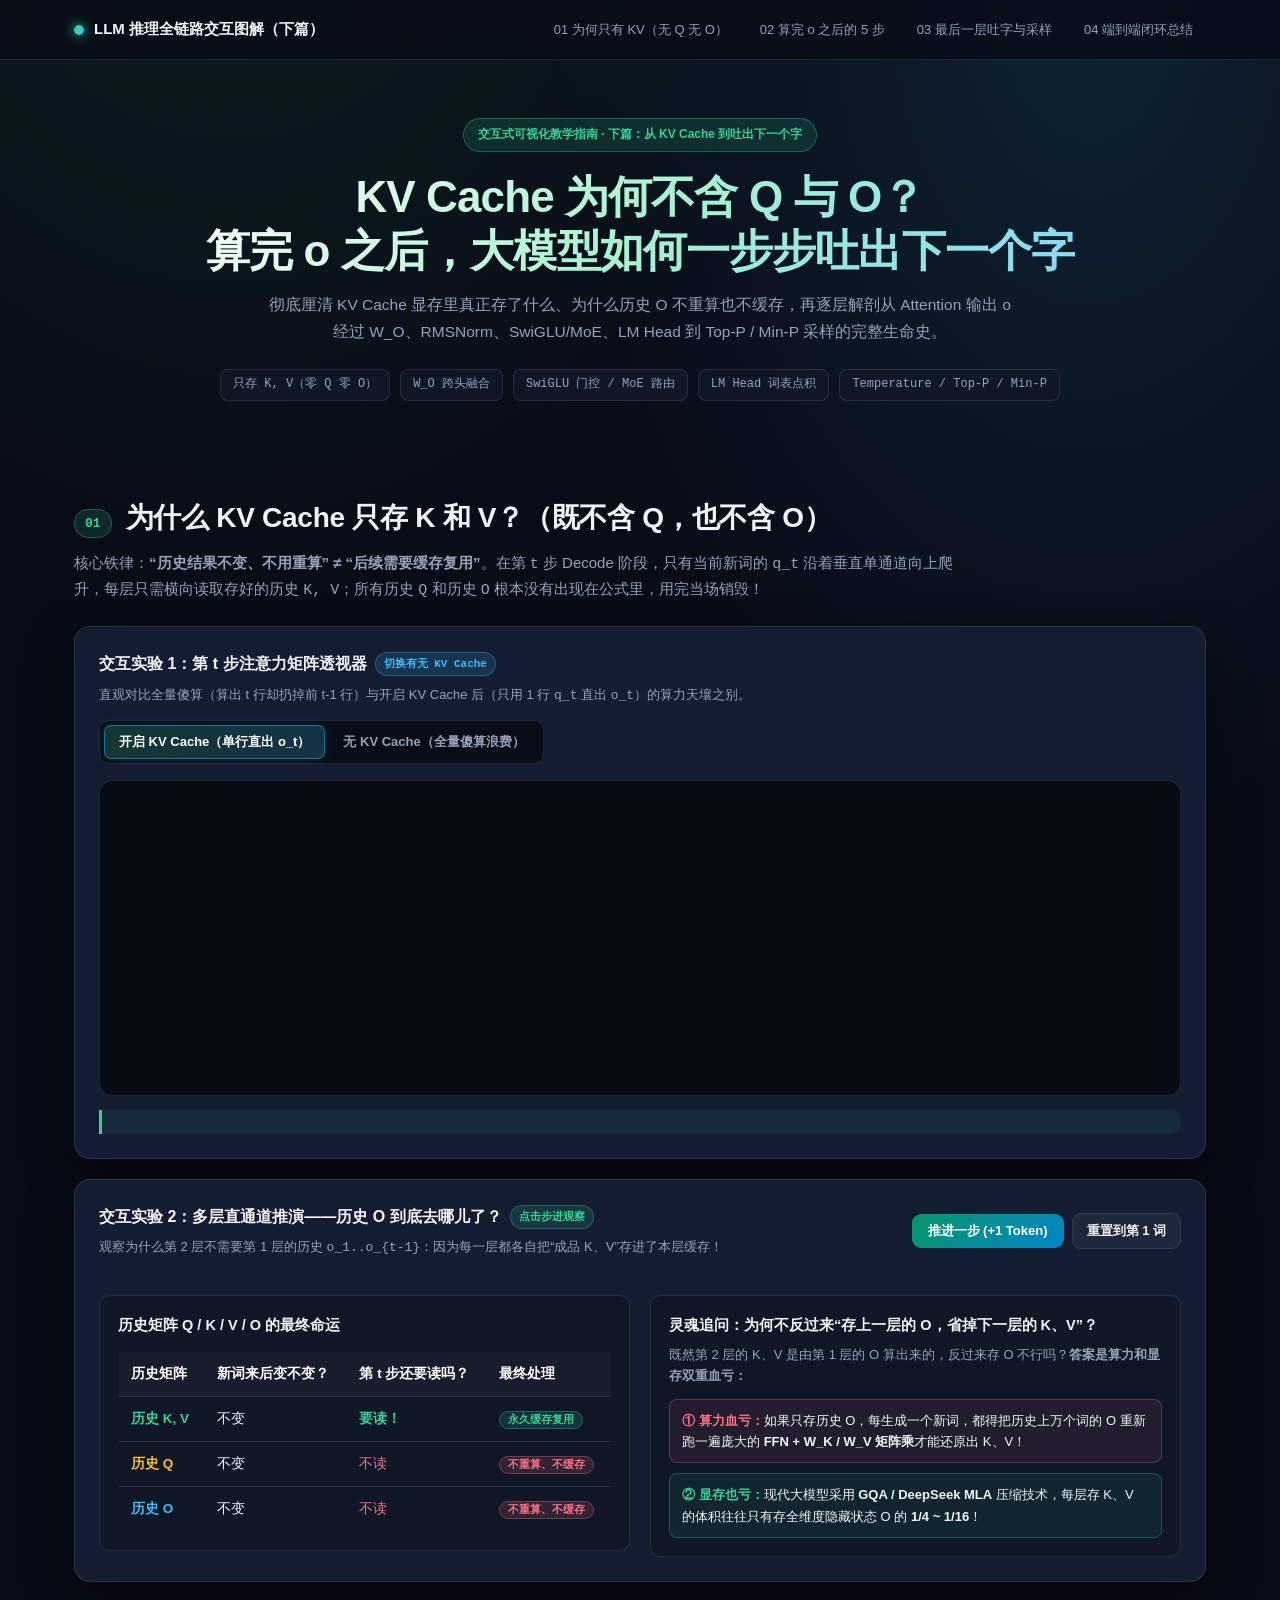
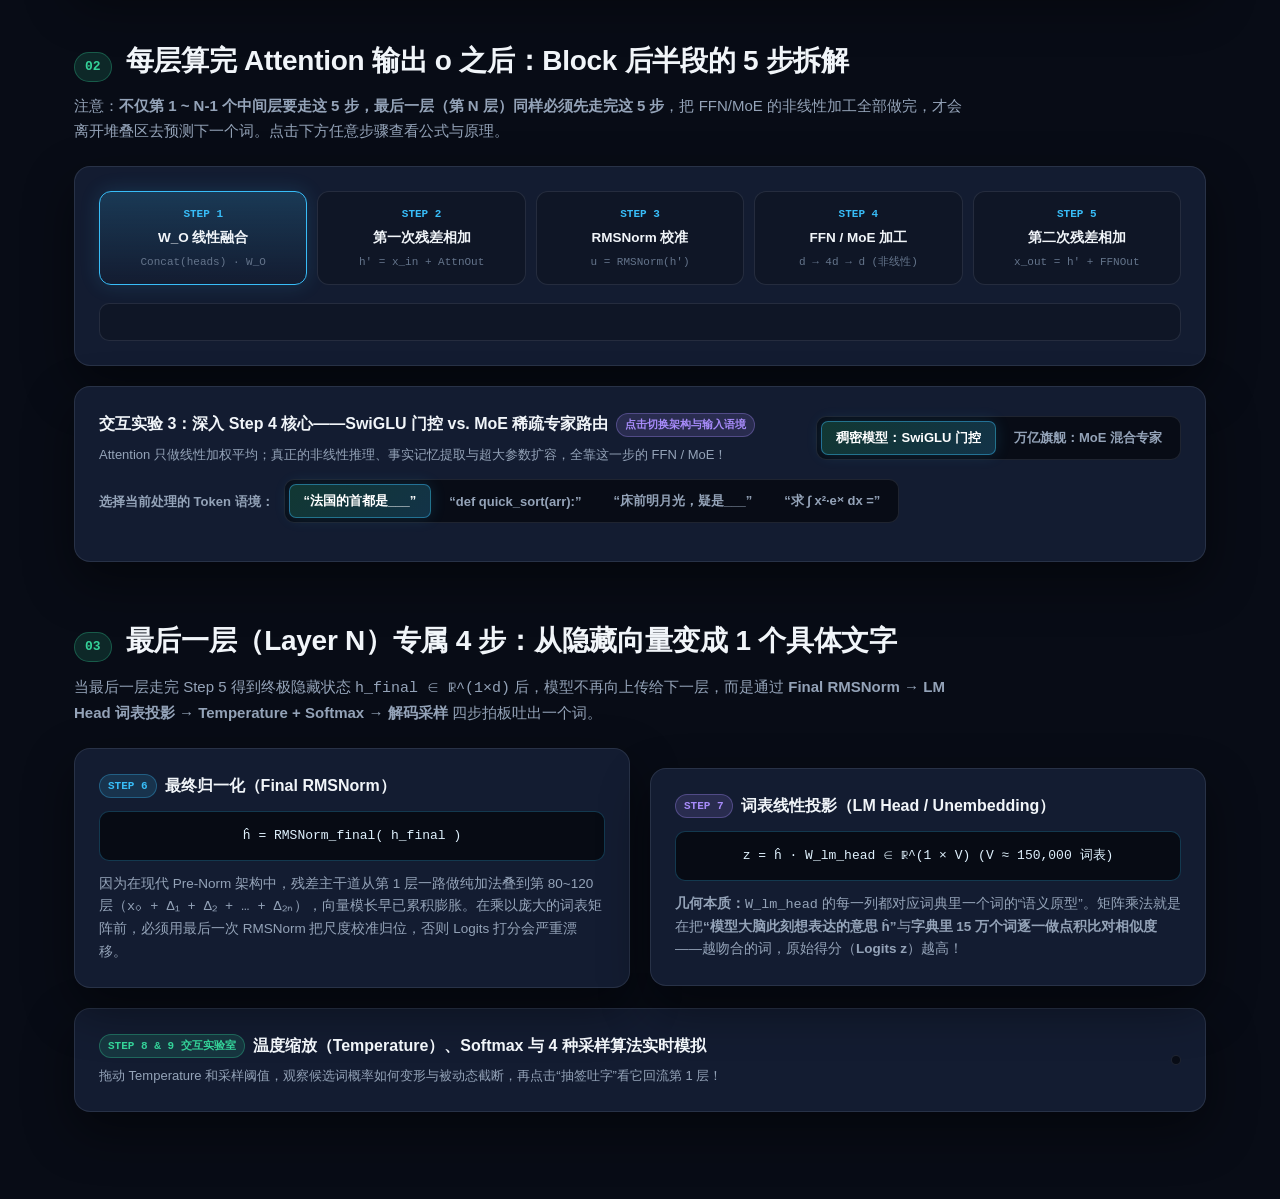
==== articles/kv_cache.html @ 9a3b7169 "feat(knowledge): add 1 AI knowledge HTML file(s)" ====
<!DOCTYPE html>
<html lang="zh-CN">
<head>
<meta charset="UTF-8" />
<meta name="viewport" content="width=device-width, initial-scale=1.0" />
<title>深入图解 LLM 推理（下）：KV Cache 本质、层内后半程与解码采样</title>
<style>
  :root {
    --bg: #080c16;
    --bg-elev: #0f1626;
    --card: #131c31;
    --border: rgba(148, 163, 184, 0.16);
    --border-strong: rgba(148, 163, 184, 0.34);
    --text: #f1f5f9;
    --text-muted: #94a3b8;
    --text-dim: #64748b;

    --cyan: #38bdf8;
    --cyan-soft: rgba(56, 189, 248, 0.14);
    --emerald: #34d399;
    --emerald-soft: rgba(52, 211, 153, 0.14);
    --violet: #a78bfa;
    --violet-soft: rgba(167, 139, 250, 0.15);
    --amber: #fbbf24;
    --amber-soft: rgba(251, 191, 36, 0.14);
    --rose: #fb7185;
    --rose-soft: rgba(251, 113, 133, 0.14);

    --radius: 16px;
    --radius-sm: 10px;
    --shadow: 0 20px 50px rgba(0, 0, 0, 0.45);
    --font-sans: -apple-system, BlinkMacSystemFont, "PingFang SC", "Hiragino Sans GB", "Microsoft YaHei", "Segoe UI", Roboto, sans-serif;
    --font-mono: ui-monospace, SFMono-Regular, "JetBrains Mono", Menlo, Monaco, Consolas, monospace;
  }

  * { box-sizing: border-box; margin: 0; padding: 0; }
  html { scroll-behavior: smooth; }

  body {
    font-family: var(--font-sans);
    background:
      radial-gradient(ellipse 80% 50% at 18% -10%, rgba(52, 211, 153, 0.11), transparent 60%),
      radial-gradient(ellipse 70% 50% at 85% 0%, rgba(56, 189, 248, 0.12), transparent 60%),
      var(--bg);
    color: var(--text);
    line-height: 1.65;
    min-height: 100vh;
    overflow-x: hidden;
  }

  /* Navbar */
  .navbar {
    position: sticky;
    top: 0;
    z-index: 100;
    backdrop-filter: blur(16px);
    -webkit-backdrop-filter: blur(16px);
    background: rgba(8, 12, 22, 0.8);
    border-bottom: 1px solid var(--border);
  }
  .nav-inner {
    max-width: 1180px;
    margin: 0 auto;
    padding: 12px 24px;
    display: flex;
    align-items: center;
    justify-content: space-between;
    gap: 16px;
    flex-wrap: wrap;
  }
  .brand {
    display: flex;
    align-items: center;
    gap: 10px;
    font-weight: 700;
    font-size: 15px;
    color: var(--text);
    text-decoration: none;
  }
  .brand-dot {
    width: 10px; height: 10px; border-radius: 50%;
    background: linear-gradient(135deg, var(--emerald), var(--cyan));
    box-shadow: 0 0 12px var(--emerald);
  }
  .nav-links { display: flex; gap: 6px; flex-wrap: wrap; }
  .nav-links a {
    text-decoration: none;
    color: var(--text-muted);
    font-size: 13px; font-weight: 500;
    padding: 6px 12px; border-radius: 999px;
    transition: all 0.2s; border: 1px solid transparent;
  }
  .nav-links a:hover {
    color: var(--text);
    background: rgba(255,255,255,0.06);
    border-color: var(--border);
  }

  /* Layout */
  .container { max-width: 1180px; margin: 0 auto; padding: 0 24px 96px; }

  /* Hero */
  .hero { padding: 58px 0 38px; text-align: center; }
  .hero-badge {
    display: inline-flex; align-items: center; gap: 8px;
    padding: 6px 14px; border-radius: 999px;
    font-size: 12px; font-weight: 600;
    color: var(--emerald); background: var(--emerald-soft);
    border: 1px solid rgba(52, 211, 153, 0.32);
    margin-bottom: 18px;
  }
  .hero h1 {
    font-size: clamp(27px, 4.2vw, 44px);
    font-weight: 800; letter-spacing: -0.02em; line-height: 1.22;
    margin-bottom: 14px;
    background: linear-gradient(135deg, #ffffff 10%, #a7f3d0 50%, #7dd3fc 100%);
    -webkit-background-clip: text; -webkit-text-fill-color: transparent;
  }
  .hero p { max-width: 760px; margin: 0 auto 24px; font-size: 15.5px; color: var(--text-muted); }
  .pill-row { display: flex; justify-content: center; flex-wrap: wrap; gap: 10px; }
  .pill {
    font-size: 12px; font-family: var(--font-mono);
    padding: 5px 12px; border-radius: 8px;
    background: var(--bg-elev); border: 1px solid var(--border); color: var(--text-muted);
  }

  /* Section */
  section { margin-top: 56px; scroll-margin-top: 76px; }
  .section-head { display: flex; align-items: baseline; gap: 14px; margin-bottom: 10px; }
  .section-num {
    font-family: var(--font-mono); font-size: 13px; font-weight: 700;
    color: var(--emerald); background: var(--emerald-soft);
    border: 1px solid rgba(52, 211, 153, 0.3);
    padding: 3px 10px; border-radius: 999px;
  }
  .section-head h2 { font-size: clamp(21px, 2.5vw, 28px); font-weight: 700; letter-spacing: -0.01em; }
  .section-desc { color: var(--text-muted); font-size: 15px; max-width: 900px; margin-bottom: 22px; }

  /* Cards & Tags */
  .card {
    background: var(--card);
    border: 1px solid var(--border);
    border-radius: var(--radius);
    padding: 24px;
    box-shadow: var(--shadow);
  }
  .card + .card { margin-top: 20px; }
  .card-sub {
    background: var(--bg-elev);
    border: 1px solid var(--border);
    border-radius: var(--radius-sm);
    padding: 18px;
  }
  .card-title {
    font-size: 16px; font-weight: 700; margin-bottom: 6px;
    display: flex; align-items: center; gap: 8px; flex-wrap: wrap;
  }
  .tag {
    font-size: 11px; font-family: var(--font-mono);
    padding: 2px 8px; border-radius: 999px; font-weight: 600;
  }
  .tag-cyan { background: var(--cyan-soft); color: var(--cyan); border: 1px solid rgba(56,189,248,0.32); }
  .tag-emerald { background: var(--emerald-soft); color: var(--emerald); border: 1px solid rgba(52,211,153,0.32); }
  .tag-violet { background: var(--violet-soft); color: var(--violet); border: 1px solid rgba(167,139,250,0.32); }
  .tag-amber { background: var(--amber-soft); color: var(--amber); border: 1px solid rgba(251,191,36,0.32); }
  .tag-rose { background: var(--rose-soft); color: var(--rose); border: 1px solid rgba(251,113,133,0.32); }

  /* Controls */
  .btn-group {
    display: inline-flex; background: var(--bg); padding: 4px;
    border-radius: 10px; border: 1px solid var(--border); gap: 4px; flex-wrap: wrap;
  }
  .btn {
    border: none; background: transparent; color: var(--text-muted);
    font-family: var(--font-sans); font-size: 13px; font-weight: 600;
    padding: 7px 14px; border-radius: 7px; cursor: pointer; transition: all 0.2s;
  }
  .btn:hover { color: var(--text); background: rgba(255,255,255,0.05); }
  .btn.active {
    background: linear-gradient(135deg, rgba(52,211,153,0.22), rgba(56,189,248,0.22));
    color: #fff; border: 1px solid rgba(56,189,248,0.45);
    box-shadow: 0 0 16px rgba(56,189,248,0.14);
  }
  .btn-action {
    background: linear-gradient(135deg, #059669, #0284c7);
    color: #fff; border: none; padding: 8px 16px; border-radius: 9px;
    font-size: 13px; font-weight: 700; cursor: pointer;
    transition: transform 0.15s, filter 0.2s;
  }
  .btn-action:hover { filter: brightness(1.12); transform: translateY(-1px); }
  .btn-action:disabled { opacity: 0.38; cursor: not-allowed; transform: none; }
  .btn-ghost {
    background: rgba(255,255,255,0.05); color: var(--text);
    border: 1px solid var(--border); padding: 8px 14px; border-radius: 9px;
    font-size: 13px; font-weight: 600; cursor: pointer; transition: all 0.2s;
  }
  .btn-ghost:hover { background: rgba(255,255,255,0.1); border-color: var(--border-strong); }

  .flex-between {
    display: flex; justify-content: space-between; align-items: center;
    flex-wrap: wrap; gap: 14px;
  }

  .svg-stage {
    width: 100%; background: #070b14;
    border: 1px solid var(--border); border-radius: 14px;
    padding: 14px; overflow-x: auto; margin-top: 16px;
  }

  /* Formula & Callout Boxes */
  .formula-box {
    background: #070b14;
    border: 1px solid rgba(56, 189, 248, 0.26);
    border-radius: 10px;
    padding: 13px 16px;
    font-family: var(--font-mono);
    font-size: 13px;
    color: #e0f2fe;
    margin: 12px 0;
    overflow-x: auto;
    text-align: center;
  }
  .callout-emerald {
    background: rgba(52, 211, 153, 0.08);
    border-left: 3px solid var(--emerald);
    border-radius: 0 10px 10px 0;
    padding: 12px 15px;
    font-size: 13.5px;
    color: #d1fae5;
    margin-top: 14px;
  }
  .callout-amber {
    background: rgba(251, 191, 36, 0.08);
    border-left: 3px solid var(--amber);
    border-radius: 0 10px 10px 0;
    padding: 12px 15px;
    font-size: 13.5px;
    color: #fef3c7;
    margin-top: 14px;
  }

  /* Grids */
  .grid-2 { display: grid; grid-template-columns: 1fr 1fr; gap: 20px; align-items: start; }
  .grid-2-uneven { display: grid; grid-template-columns: 1.15fr 0.85fr; gap: 20px; align-items: start; }
  .grid-4 { display: grid; grid-template-columns: repeat(4, 1fr); gap: 14px; }

  /* Fate Table */
  .mini-table {
    width: 100%; border-collapse: collapse; font-size: 13.5px; margin-top: 14px;
  }
  .mini-table th, .mini-table td {
    padding: 11px 13px; text-align: left; border-bottom: 1px solid var(--border);
  }
  .mini-table thead th { background: rgba(255,255,255,0.03); color: #fff; font-weight: 700; }
  .mini-table tbody tr:last-child td { border-bottom: none; }

  /* 3-Layer Multi-step Grid */
  .layer-grid {
    display: grid;
    grid-template-columns: 88px repeat(4, 1fr);
    gap: 8px;
    margin-top: 16px;
    min-width: 560px;
  }
  .lg-head {
    text-align: center; font-size: 12.5px; font-weight: 700;
    padding: 8px 6px; border-radius: 8px; background: var(--bg-elev);
    border: 1px solid var(--border); color: var(--text-muted);
  }
  .lg-head.active-col {
    background: var(--cyan-soft); border-color: var(--cyan); color: #fff;
  }
  .lg-row-label {
    display: flex; align-items: center; justify-content: center;
    font-family: var(--font-mono); font-size: 12px; font-weight: 700;
    color: var(--text-muted); background: rgba(255,255,255,0.02);
    border: 1px solid var(--border); border-radius: 9px; padding: 8px 4px; text-align: center;
  }
  .lg-cell {
    border-radius: 10px; padding: 9px 8px;
    border: 1px solid var(--border); background: rgba(15, 23, 42, 0.5);
    min-height: 68px; display: flex; flex-direction: column;
    justify-content: center; align-items: center; gap: 4px;
    transition: all 0.25s; font-size: 11.5px; text-align: center;
  }
  .lg-cell.past-cell {
    background: rgba(52, 211, 153, 0.1);
    border-color: rgba(52, 211, 153, 0.35);
  }
  .lg-cell.cur-cell {
    background: rgba(56, 189, 248, 0.18);
    border-color: var(--cyan);
    box-shadow: 0 0 18px rgba(56, 189, 248, 0.22);
  }
  .lg-cell.future-cell {
    opacity: 0.25; border-style: dashed;
  }
  .kv-badge {
    font-family: var(--font-mono); font-size: 11px; font-weight: 700;
    padding: 2px 7px; border-radius: 6px;
    background: rgba(52, 211, 153, 0.2); color: var(--emerald);
    border: 1px solid rgba(52, 211, 153, 0.45);
  }
  .ghost-badge {
    font-family: var(--font-mono); font-size: 10px;
    color: #64748b; text-decoration: line-through;
  }
  .active-beam {
    font-family: var(--font-mono); font-size: 11px; font-weight: 700;
    color: #fef3c7; background: rgba(251, 191, 36, 0.2);
    border: 1px solid rgba(251, 191, 36, 0.45); padding: 2px 7px; border-radius: 6px;
  }

  /* Section 2: 5-Step Micro-Pipeline */
  .stepper-row {
    display: grid; grid-template-columns: repeat(5, 1fr); gap: 10px; margin-bottom: 18px;
  }
  .step-pill {
    background: var(--bg-elev); border: 1px solid var(--border);
    border-radius: 12px; padding: 13px 10px; cursor: pointer;
    transition: all 0.2s; text-align: center; position: relative;
  }
  .step-pill:hover { border-color: var(--border-strong); transform: translateY(-2px); }
  .step-pill.active {
    background: linear-gradient(180deg, rgba(56,189,248,0.18), rgba(19,28,49,0.95));
    border-color: var(--cyan); box-shadow: 0 0 20px rgba(56,189,248,0.16);
  }
  .step-pill .s-idx {
    font-family: var(--font-mono); font-size: 11px; font-weight: 800;
    color: var(--cyan); margin-bottom: 4px;
  }
  .step-pill .s-name { font-size: 13.5px; font-weight: 700; }
  .step-pill .s-dim { font-size: 11px; font-family: var(--font-mono); color: var(--text-dim); margin-top: 4px; }

  /* SwiGLU & MoE Interactive Visualizer */
  .gate-neuron-grid {
    display: grid; grid-template-columns: repeat(6, 1fr); gap: 10px; margin-top: 14px;
  }
  .neuron-card {
    background: var(--bg); border: 1px solid var(--border);
    border-radius: 10px; padding: 10px 8px; text-align: center; transition: all 0.3s;
  }
  .neuron-card.open {
    background: rgba(167, 139, 250, 0.16); border-color: var(--violet);
    box-shadow: 0 0 16px rgba(167, 139, 250, 0.22);
  }
  .neuron-bar-wrap {
    width: 16px; height: 64px; background: rgba(255,255,255,0.06);
    border-radius: 999px; margin: 8px auto; position: relative; overflow: hidden;
  }
  .neuron-bar-fill {
    position: absolute; bottom: 0; left: 0; right: 0;
    border-radius: 999px; transition: height 0.35s ease;
  }

  .moe-grid {
    display: grid; grid-template-columns: repeat(4, 1fr); gap: 12px; margin-top: 14px;
  }
  .expert-card {
    background: var(--bg); border: 1px solid var(--border);
    border-radius: 11px; padding: 12px; text-align: center; transition: all 0.28s;
  }
  .expert-card.fired {
    background: linear-gradient(135deg, rgba(52,211,153,0.18), rgba(56,189,248,0.14));
    border-color: var(--emerald);
    box-shadow: 0 0 18px rgba(52,211,153,0.2);
    transform: translateY(-2px);
  }
  .expert-card.sleeping { opacity: 0.42; }

  /* Section 3: Sampling Lab */
  .controls-bar {
    display: grid; grid-template-columns: 1fr 1fr; gap: 16px;
    background: var(--bg-elev); border: 1px solid var(--border);
    border-radius: 12px; padding: 16px; margin-top: 16px;
  }
  .slider-row label {
    display: flex; justify-content: space-between; font-size: 13px;
    font-weight: 600; margin-bottom: 6px;
  }
  .slider-row span.val { font-family: var(--font-mono); color: var(--cyan); font-weight: 800; }
  input[type="range"] { width: 100%; accent-color: var(--cyan); cursor: pointer; }

  .prob-chart {
    margin-top: 18px; display: flex; flex-direction: column; gap: 9px;
  }
  .prob-row {
    display: grid; grid-template-columns: 82px 66px 1fr 140px;
    align-items: center; gap: 12px;
    background: var(--bg-elev); border: 1px solid var(--border);
    border-radius: 10px; padding: 9px 14px; transition: all 0.25s;
  }
  .prob-row.kept { border-color: rgba(56, 189, 248, 0.35); }
  .prob-row.pruned { opacity: 0.42; border-style: dashed; }
  .prob-row.winner {
    background: rgba(52, 211, 153, 0.18);
    border-color: var(--emerald);
    box-shadow: 0 0 22px rgba(52, 211, 153, 0.25);
    transform: scale(1.012);
  }
  .prob-word { font-weight: 700; font-size: 14.5px; }
  .prob-logit { font-family: var(--font-mono); font-size: 12px; color: var(--text-dim); }
  .prob-track {
    height: 14px; background: rgba(255,255,255,0.06);
    border-radius: 999px; overflow: hidden; position: relative;
  }
  .prob-fill {
    height: 100%; border-radius: 999px; transition: width 0.3s ease;
  }
  .prob-stats {
    font-family: var(--font-mono); font-size: 12px; text-align: right; white-space: nowrap;
  }

  .sample-output-box {
    margin-top: 16px; padding: 14px 18px; border-radius: 12px;
    background: linear-gradient(90deg, rgba(52,211,153,0.12), rgba(56,189,248,0.12));
    border: 1px solid rgba(52, 211, 153, 0.38);
    display: flex; justify-content: space-between; align-items: center; flex-wrap: wrap; gap: 12px;
  }

  /* Summary Cards */
  .summary-card {
    background: var(--card); border: 1px solid var(--border);
    border-radius: 14px; padding: 20px; transition: transform 0.2s, border-color 0.2s;
  }
  .summary-card:hover { transform: translateY(-3px); border-color: var(--border-strong); }
  .summary-card .num { font-family: var(--font-mono); font-size: 20px; font-weight: 800; margin-bottom: 6px; }
  .summary-card h4 { font-size: 15px; margin-bottom: 6px; }
  .summary-card p { font-size: 13px; color: var(--text-muted); }

  footer {
    margin-top: 64px; text-align: center; font-size: 13px;
    color: var(--text-dim); border-top: 1px solid var(--border); padding-top: 24px;
  }

  @keyframes dashMove {
    from { stroke-dashoffset: 24; }
    to { stroke-dashoffset: 0; }
  }
  .flow-line { stroke-dasharray: 6 6; animation: dashMove 1s linear infinite; }

  @media (max-width: 920px) {
    .grid-2, .grid-2-uneven, .controls-bar { grid-template-columns: 1fr; }
    .stepper-row { grid-template-columns: repeat(2, 1fr); }
    .gate-neuron-grid { grid-template-columns: repeat(3, 1fr); }
    .moe-grid, .grid-4 { grid-template-columns: repeat(2, 1fr); }
  }
  @media (max-width: 580px) {
    .prob-row { grid-template-columns: 70px 1fr 105px; }
    .prob-logit { display: none; }
    .stepper-row, .moe-grid, .grid-4 { grid-template-columns: 1fr; }
    .container { padding: 0 16px 64px; }
    .card { padding: 16px; }
  }
</style>
  <meta name="ai-title" content="深入图解 LLM 推理（下）：KV Cache 本质、层内后半程与解码采样" />
  <meta name="ai-category" content="核心架构" />
  <meta name="ai-tags" content="KV Cache, LLM, MoE, RMSNorm, 大模型, SwiGLU" />
  <meta name="description" content="彻底厘清 KV Cache 显存里真正存了什么、为什么历史 O 不重算也不缓存，再逐层解剖从 Attention 输出 o 经过 W_O、RMSNorm、SwiGLU/MoE、LM Head 到 Top-P / Min-P 采样的完整生命史。" />
  <meta name="ai-created" content="2026-11-26T06:50:03Z" />
  <meta name="ai-updated" content="2026-11-26T06:50:07Z" />
</head>
<body>

<nav class="navbar">
  <div class="nav-inner">
    <a href="#" class="brand">
      <span class="brand-dot"></span>
      LLM 推理全链路交互图解（下篇）
    </a>
    <div class="nav-links">
      <a href="#sec-kv">01 为何只有 KV（无 Q 无 O）</a>
      <a href="#sec-after-o">02 算完 o 之后的 5 步</a>
      <a href="#sec-decode">03 最后一层吐字与采样</a>
      <a href="#sec-loop">04 端到端闭环总结</a>
    </div>
  </div>
</nav>

<div class="container">

  <!-- HERO -->
  <header class="hero">
    <div class="hero-badge">交互式可视化教学指南 · 下篇：从 KV Cache 到吐出下一个字</div>
    <h1>KV Cache 为何不含 Q 与 O？<br />算完 o 之后，大模型如何一步步吐出下一个字</h1>
    <p>彻底厘清 KV Cache 显存里真正存了什么、为什么历史 O 不重算也不缓存，再逐层解剖从 Attention 输出 <code>o</code> 经过 W_O、RMSNorm、SwiGLU/MoE、LM Head 到 Top-P / Min-P 采样的完整生命史。</p>
    <div class="pill-row">
      <span class="pill">只存 K, V（零 Q 零 O）</span>
      <span class="pill">W_O 跨头融合</span>
      <span class="pill">SwiGLU 门控 / MoE 路由</span>
      <span class="pill">LM Head 词表点积</span>
      <span class="pill">Temperature / Top-P / Min-P</span>
    </div>
  </header>

  <!-- ========================================================
       SECTION 01: WHY KV CACHE HAS ONLY K & V (NO Q, NO O)
       ======================================================== -->
  <section id="sec-kv">
    <div class="section-head">
      <span class="section-num">01</span>
      <h2>为什么 KV Cache 只存 K 和 V？（既不含 Q，也不含 O）</h2>
    </div>
    <p class="section-desc">
      核心铁律：<strong>“历史结果不变、不用重算” ≠ “后续需要缓存复用”</strong>。在第 <code>t</code> 步 Decode 阶段，只有当前新词的 <code>q_t</code> 沿着垂直单通道向上爬升，每层只需横向读取存好的历史 <code>K, V</code>；所有历史 <code>Q</code> 和历史 <code>O</code> 根本没有出现在公式里，用完当场销毁！
    </p>

    <!-- Lab 1A: Matrix Multiplication X-Ray -->
    <div class="card">
      <div class="flex-between">
        <div>
          <div class="card-title">
            交互实验 1：第 t 步注意力矩阵透视器
            <span class="tag tag-cyan">切换有无 KV Cache</span>
          </div>
          <div style="font-size:13px;color:var(--text-muted);">
            直观对比全量傻算（算出 t 行却扔掉前 t-1 行）与开启 KV Cache 后（只用 1 行 <code>q_t</code> 直出 <code>o_t</code>）的算力天壤之别。
          </div>
        </div>
        <div class="btn-group" id="kvMatrixMode">
          <button class="btn active" data-mode="cache">开启 KV Cache（单行直出 o_t）</button>
          <button class="btn" data-mode="nocache">无 KV Cache（全量傻算浪费）</button>
        </div>
      </div>

      <div class="svg-stage">
        <svg id="kvMatrixSvg" viewBox="0 0 920 250" width="100%" style="min-width:720px;display:block;"></svg>
      </div>

      <div id="kvMatrixNote" class="callout-emerald"></div>
    </div>

    <!-- Lab 1B: 3-Layer Decode Animator + Why No O Cache -->
    <div class="card">
      <div class="flex-between">
        <div>
          <div class="card-title">
            交互实验 2：多层直通道推演——历史 O 到底去哪儿了？
            <span class="tag tag-emerald">点击步进观察</span>
          </div>
          <div style="font-size:13px;color:var(--text-muted);">
            观察为什么第 2 层不需要第 1 层的历史 <code>o_1..o_{t-1}</code>：因为每一层都各自把“成品 K、V”存进了本层缓存！
          </div>
        </div>
        <div style="display:flex;gap:8px;align-items:center;">
          <button class="btn-action" id="btnStepLayer">推进一步 (+1 Token)</button>
          <button class="btn-ghost" id="btnResetLayer">重置到第 1 词</button>
        </div>
      </div>

      <div style="overflow-x:auto;">
        <div class="layer-grid" id="layerGrid"></div>
      </div>

      <div class="grid-2" style="margin-top:20px;">
        <div class="card-sub">
          <div class="card-title" style="font-size:14.5px;">历史矩阵 Q / K / V / O 的最终命运</div>
          <table class="mini-table">
            <thead>
              <tr>
                <th>历史矩阵</th>
                <th>新词来后变不变？</th>
                <th>第 t 步还要读吗？</th>
                <th>最终处理</th>
              </tr>
            </thead>
            <tbody>
              <tr>
                <td><strong style="color:var(--emerald);">历史 K, V</strong></td>
                <td>不变</td>
                <td><strong style="color:var(--emerald);">要读！</strong></td>
                <td><span class="tag tag-emerald">永久缓存复用</span></td>
              </tr>
              <tr>
                <td><strong style="color:var(--amber);">历史 Q</strong></td>
                <td>不变</td>
                <td style="color:var(--rose);">不读</td>
                <td><span class="tag tag-rose">不重算、不缓存</span></td>
              </tr>
              <tr>
                <td><strong style="color:var(--cyan);">历史 O</strong></td>
                <td>不变</td>
                <td style="color:var(--rose);">不读</td>
                <td><span class="tag tag-rose">不重算、不缓存</span></td>
              </tr>
            </tbody>
          </table>
        </div>

        <div class="card-sub">
          <div class="card-title" style="font-size:14.5px;">
            灵魂追问：为何不反过来“存上一层的 O，省掉下一层的 K、V”？
          </div>
          <p style="font-size:13px;color:var(--text-muted);margin-bottom:12px;">
            既然第 2 层的 K、V 是由第 1 层的 O 算出来的，反过来存 O 不行吗？<strong>答案是算力和显存双重血亏：</strong>
          </p>
          <div style="font-size:13px;display:flex;flex-direction:column;gap:10px;">
            <div style="background:rgba(251,113,133,0.08);border:1px solid rgba(251,113,133,0.28);padding:10px 12px;border-radius:8px;">
              <strong style="color:var(--rose);">① 算力血亏：</strong>如果只存历史 O，每生成一个新词，都得把历史上万个词的 O 重新跑一遍庞大的 <strong>FFN + W_K / W_V 矩阵乘</strong>才能还原出 K、V！
            </div>
            <div style="background:rgba(52,211,153,0.08);border:1px solid rgba(52,211,153,0.28);padding:10px 12px;border-radius:8px;">
              <strong style="color:var(--emerald);">② 显存也亏：</strong>现代大模型采用 <strong>GQA / DeepSeek MLA</strong> 压缩技术，每层存 K、V 的体积往往只有存全维度隐藏状态 O 的 <strong>1/4 ~ 1/16</strong>！
            </div>
          </div>
        </div>
      </div>
    </div>
  </section>

  <!-- ========================================================
       SECTION 02: 5 STEPS AFTER GENERATING o IN EVERY LAYER
       ======================================================== -->
  <section id="sec-after-o">
    <div class="section-head">
      <span class="section-num">02</span>
      <h2>每层算完 Attention 输出 o 之后：Block 后半段的 5 步拆解</h2>
    </div>
    <p class="section-desc">
      注意：<strong>不仅第 1 ~ N-1 个中间层要走这 5 步，最后一层（第 N 层）同样必须先走完这 5 步</strong>，把 FFN/MoE 的非线性加工全部做完，才会离开堆叠区去预测下一个词。点击下方任意步骤查看公式与原理。
    </p>

    <div class="card">
      <div class="stepper-row" id="afterOStepper">
        <div class="step-pill active" data-step="wo">
          <div class="s-idx">STEP 1</div>
          <div class="s-name">W_O 线性融合</div>
          <div class="s-dim">Concat(heads) · W_O</div>
        </div>
        <div class="step-pill" data-step="res1">
          <div class="s-idx">STEP 2</div>
          <div class="s-name">第一次残差相加</div>
          <div class="s-dim">h' = x_in + AttnOut</div>
        </div>
        <div class="step-pill" data-step="norm2">
          <div class="s-idx">STEP 3</div>
          <div class="s-name">RMSNorm 校准</div>
          <div class="s-dim">u = RMSNorm(h')</div>
        </div>
        <div class="step-pill" data-step="ffn">
          <div class="s-idx">STEP 4</div>
          <div class="s-name">FFN / MoE 加工</div>
          <div class="s-dim">d → 4d → d (非线性)</div>
        </div>
        <div class="step-pill" data-step="res2">
          <div class="s-idx">STEP 5</div>
          <div class="s-name">第二次残差相加</div>
          <div class="s-dim">x_out = h' + FFNOut</div>
        </div>
      </div>

      <div class="card-sub" id="afterODetail"></div>
    </div>

    <!-- Interactive Lab 2: SwiGLU vs MoE -->
    <div class="card">
      <div class="flex-between">
        <div>
          <div class="card-title">
            交互实验 3：深入 Step 4 核心——SwiGLU 门控 vs. MoE 稀疏专家路由
            <span class="tag tag-violet">点击切换架构与输入语境</span>
          </div>
          <div style="font-size:13px;color:var(--text-muted);">
            Attention 只做线性加权平均；真正的非线性推理、事实记忆提取与超大参数扩容，全靠这一步的 FFN / MoE！
          </div>
        </div>
        <div class="btn-group" id="ffnArchToggle">
          <button class="btn active" data-arch="swiglu">稠密模型：SwiGLU 门控</button>
          <button class="btn" data-arch="moe">万亿旗舰：MoE 混合专家</button>
        </div>
      </div>

      <div style="margin-top:14px;display:flex;align-items:center;gap:10px;flex-wrap:wrap;">
        <span style="font-size:13px;color:var(--text-muted);font-weight:600;">选择当前处理的 Token 语境：</span>
        <div class="btn-group" id="contextPicker">
          <button class="btn active" data-ctx="paris">“法国的首都是___”</button>
          <button class="btn" data-ctx="code">“def quick_sort(arr):”</button>
          <button class="btn" data-ctx="poem">“床前明月光，疑是___”</button>
          <button class="btn" data-ctx="math">“求 ∫ x²·eˣ dx =”</button>
        </div>
      </div>

      <div id="ffnLabBody" style="margin-top:14px;"></div>
    </div>
  </section>

  <!-- ========================================================
       SECTION 03: FINAL LAYER (STEPS 6~9) & SAMPLING PLAYGROUND
       ======================================================== -->
  <section id="sec-decode">
    <div class="section-head">
      <span class="section-num">03</span>
      <h2>最后一层（Layer N）专属 4 步：从隐藏向量变成 1 个具体文字</h2>
    </div>
    <p class="section-desc">
      当最后一层走完 Step 5 得到终极隐藏状态 <code>h_final ∈ ℝ^(1×d)</code> 后，模型不再向上传给下一层，而是通过 <strong>Final RMSNorm → LM Head 词表投影 → Temperature + Softmax → 解码采样</strong> 四步拍板吐出一个词。
    </p>

    <!-- Steps 6 & 7 Explainer Cards -->
    <div class="grid-2">
      <div class="card">
        <div class="card-title">
          <span class="tag tag-cyan">STEP 6</span>
          最终归一化（Final RMSNorm）
        </div>
        <div class="formula-box">ĥ = RMSNorm_final( h_final )</div>
        <p style="font-size:13.5px;color:var(--text-muted);">
          因为在现代 Pre-Norm 架构中，残差主干道从第 1 层一路做纯加法叠到第 80~120 层（<code>x₀ + Δ₁ + Δ₂ + … + Δ₂ₙ</code>），向量模长早已累积膨胀。在乘以庞大的词表矩阵前，必须用最后一次 RMSNorm 把尺度校准归位，否则 Logits 打分会严重漂移。
        </p>
      </div>

      <div class="card">
        <div class="card-title">
          <span class="tag tag-violet">STEP 7</span>
          词表线性投影（LM Head / Unembedding）
        </div>
        <div class="formula-box">z = ĥ · W_lm_head  ∈ ℝ^(1 × V)   (V ≈ 150,000 词表)</div>
        <p style="font-size:13.5px;color:var(--text-muted);">
          <strong>几何本质：</strong><code>W_lm_head</code> 的每一列都对应词典里一个词的“语义原型”。矩阵乘法就是在把<strong>“模型大脑此刻想表达的意思 ĥ”</strong>与<strong>字典里 15 万个词逐一做点积比对相似度</strong>——越吻合的词，原始得分（<strong>Logits z</strong>）越高！
        </p>
      </div>
    </div>

    <!-- Interactive Lab 4: Temperature + Softmax + Decoding Sampling Playground -->
    <div class="card" style="margin-top:20px;">
      <div class="flex-between">
        <div>
          <div class="card-title">
            <span class="tag tag-emerald">STEP 8 &amp; 9 交互实验室</span>
            温度缩放（Temperature）、Softmax 与 4 种采样算法实时模拟
          </div>
          <div style="font-size:13px;color:var(--text-muted);">
            拖动 Temperature 和采样阈值，观察候选词概率如何变形与被动态截断，再点击“抽签吐字”看它回流第 1 层！
          </div>
        </div>
        <div class="btn-group" id="scenarioToggle">
          <button class="btn ac
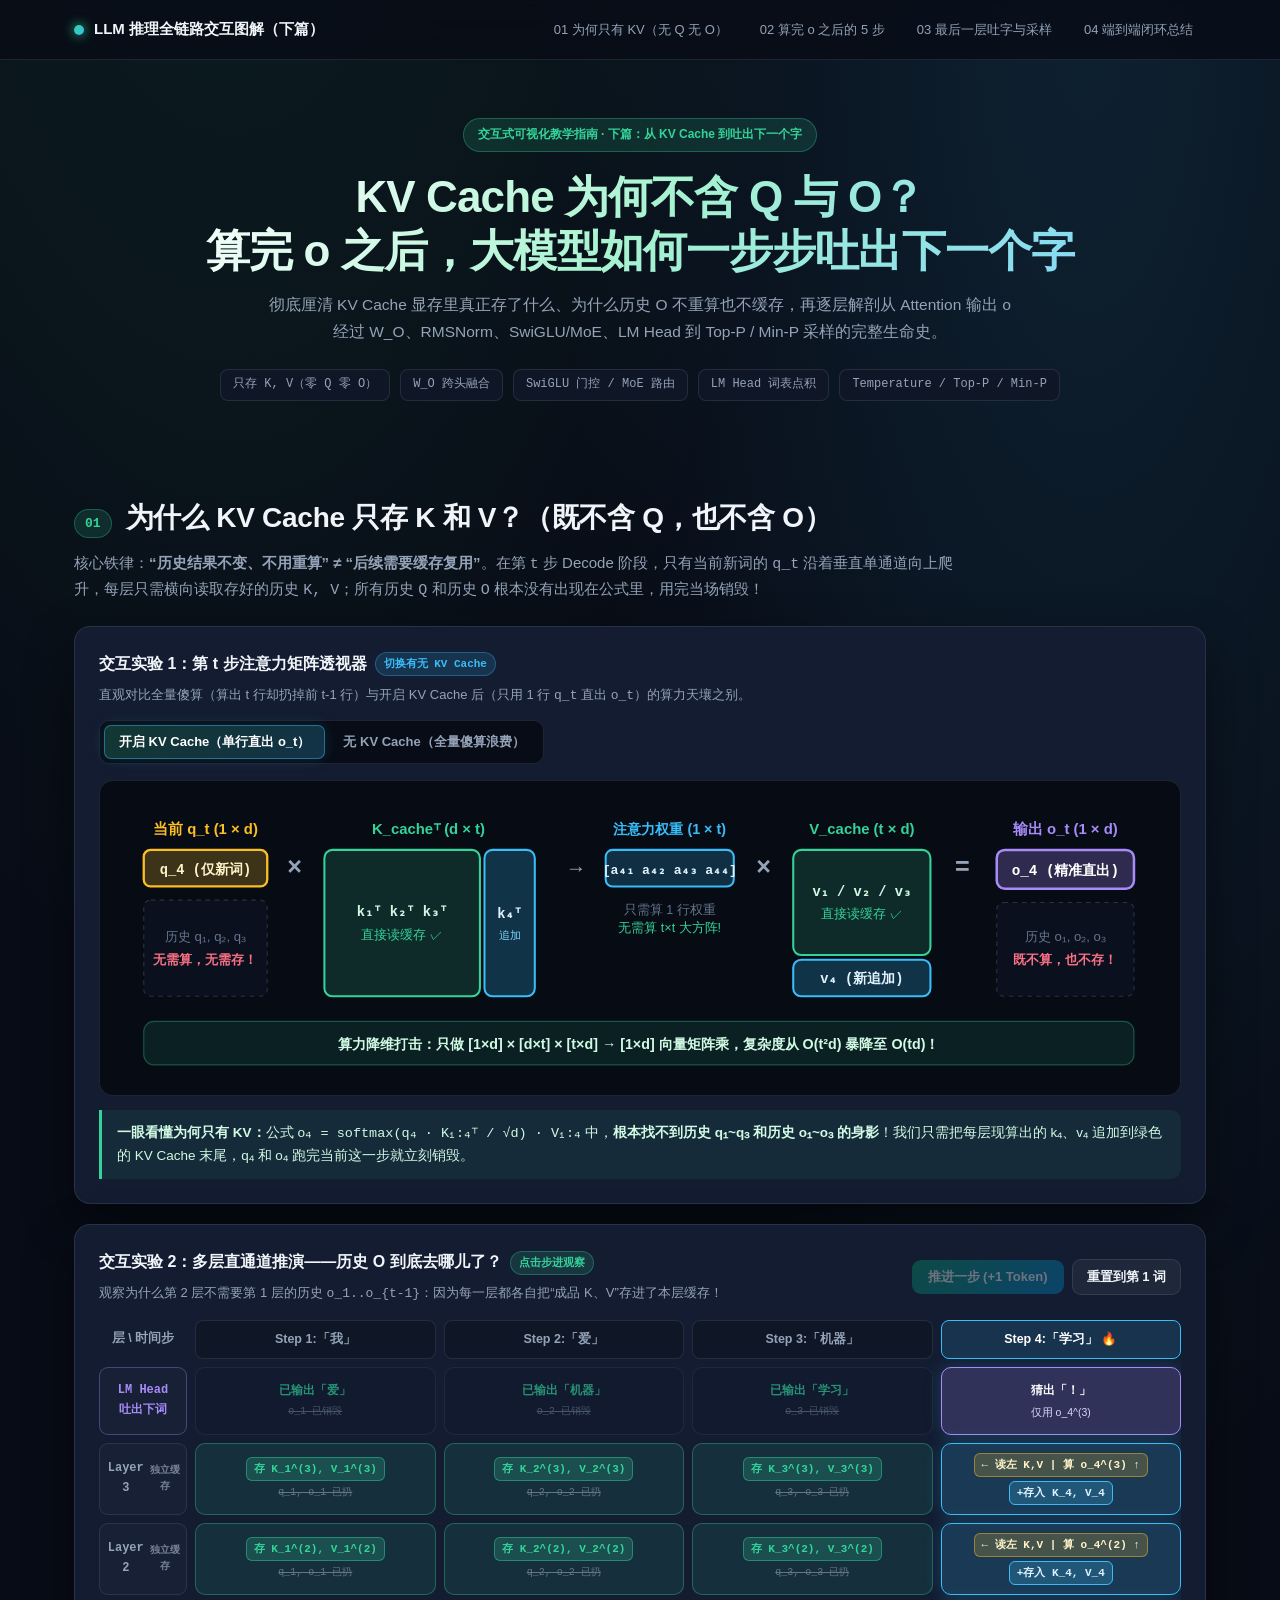
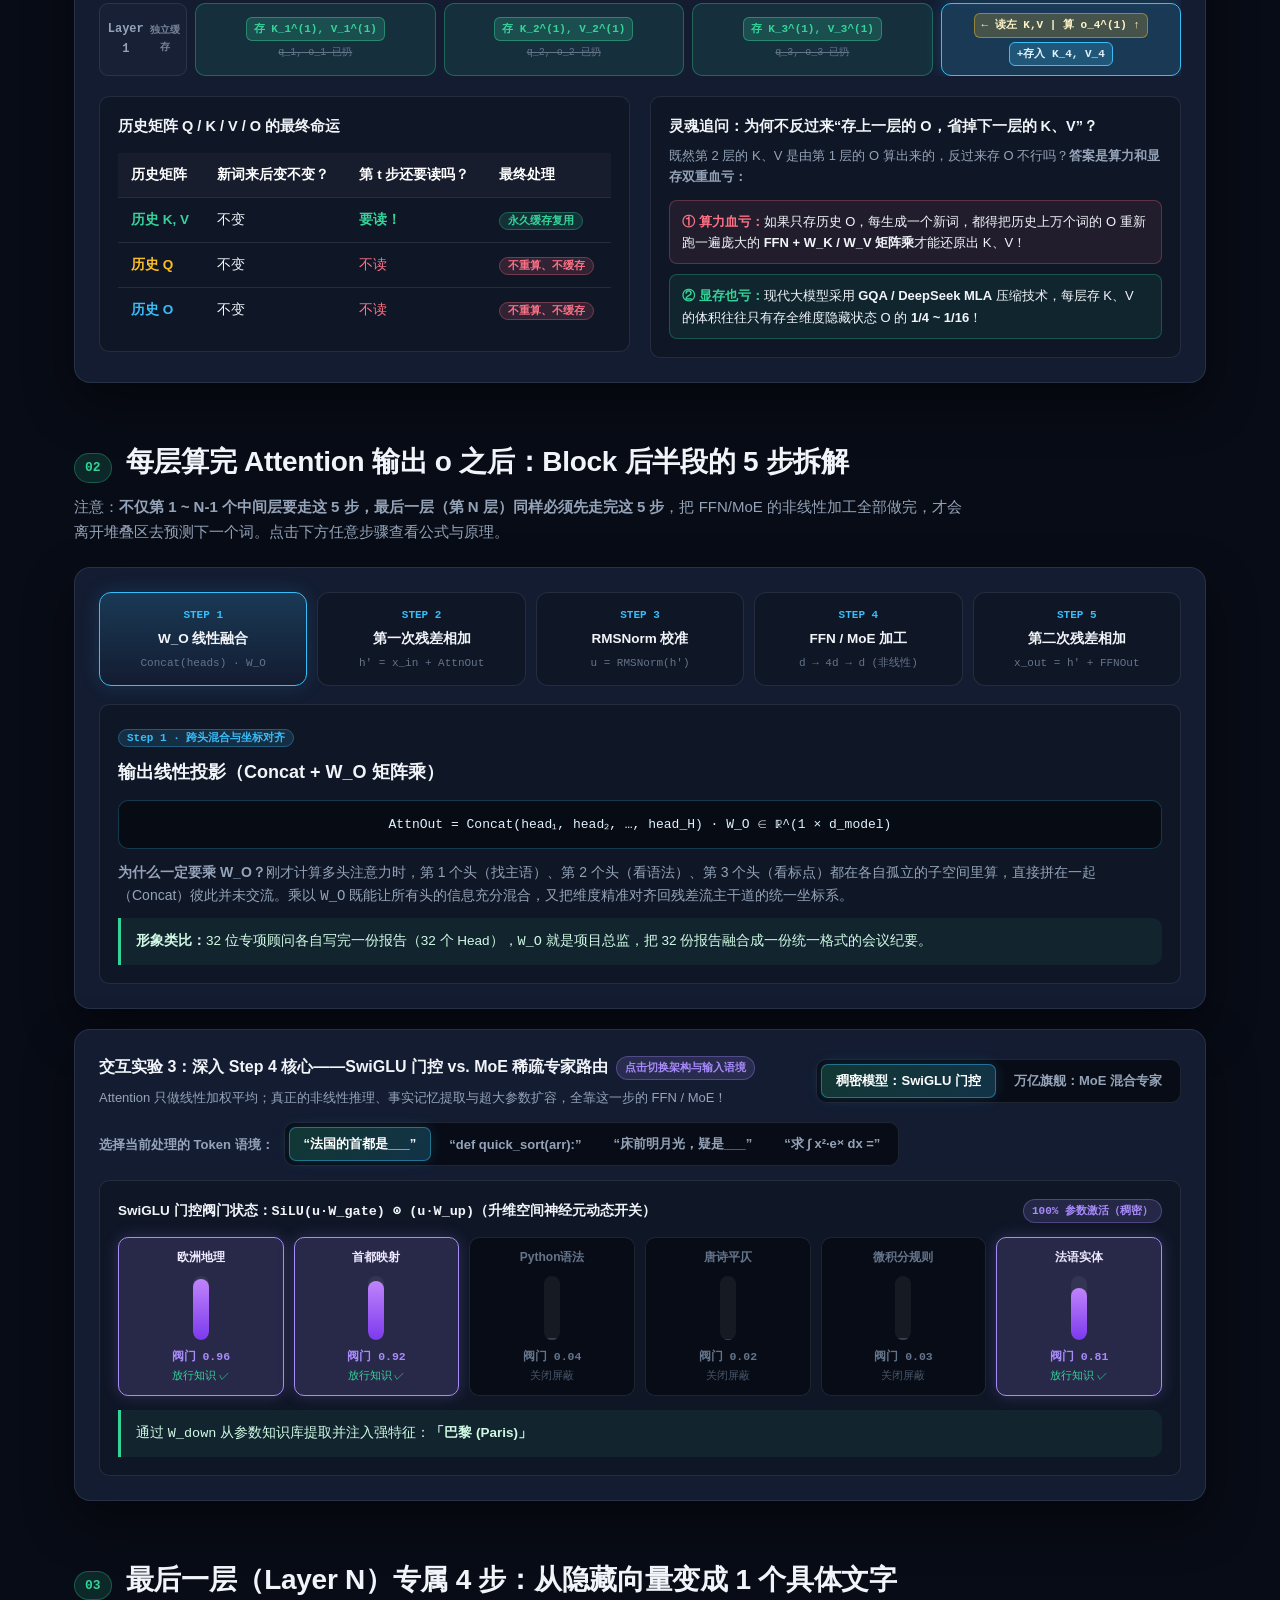
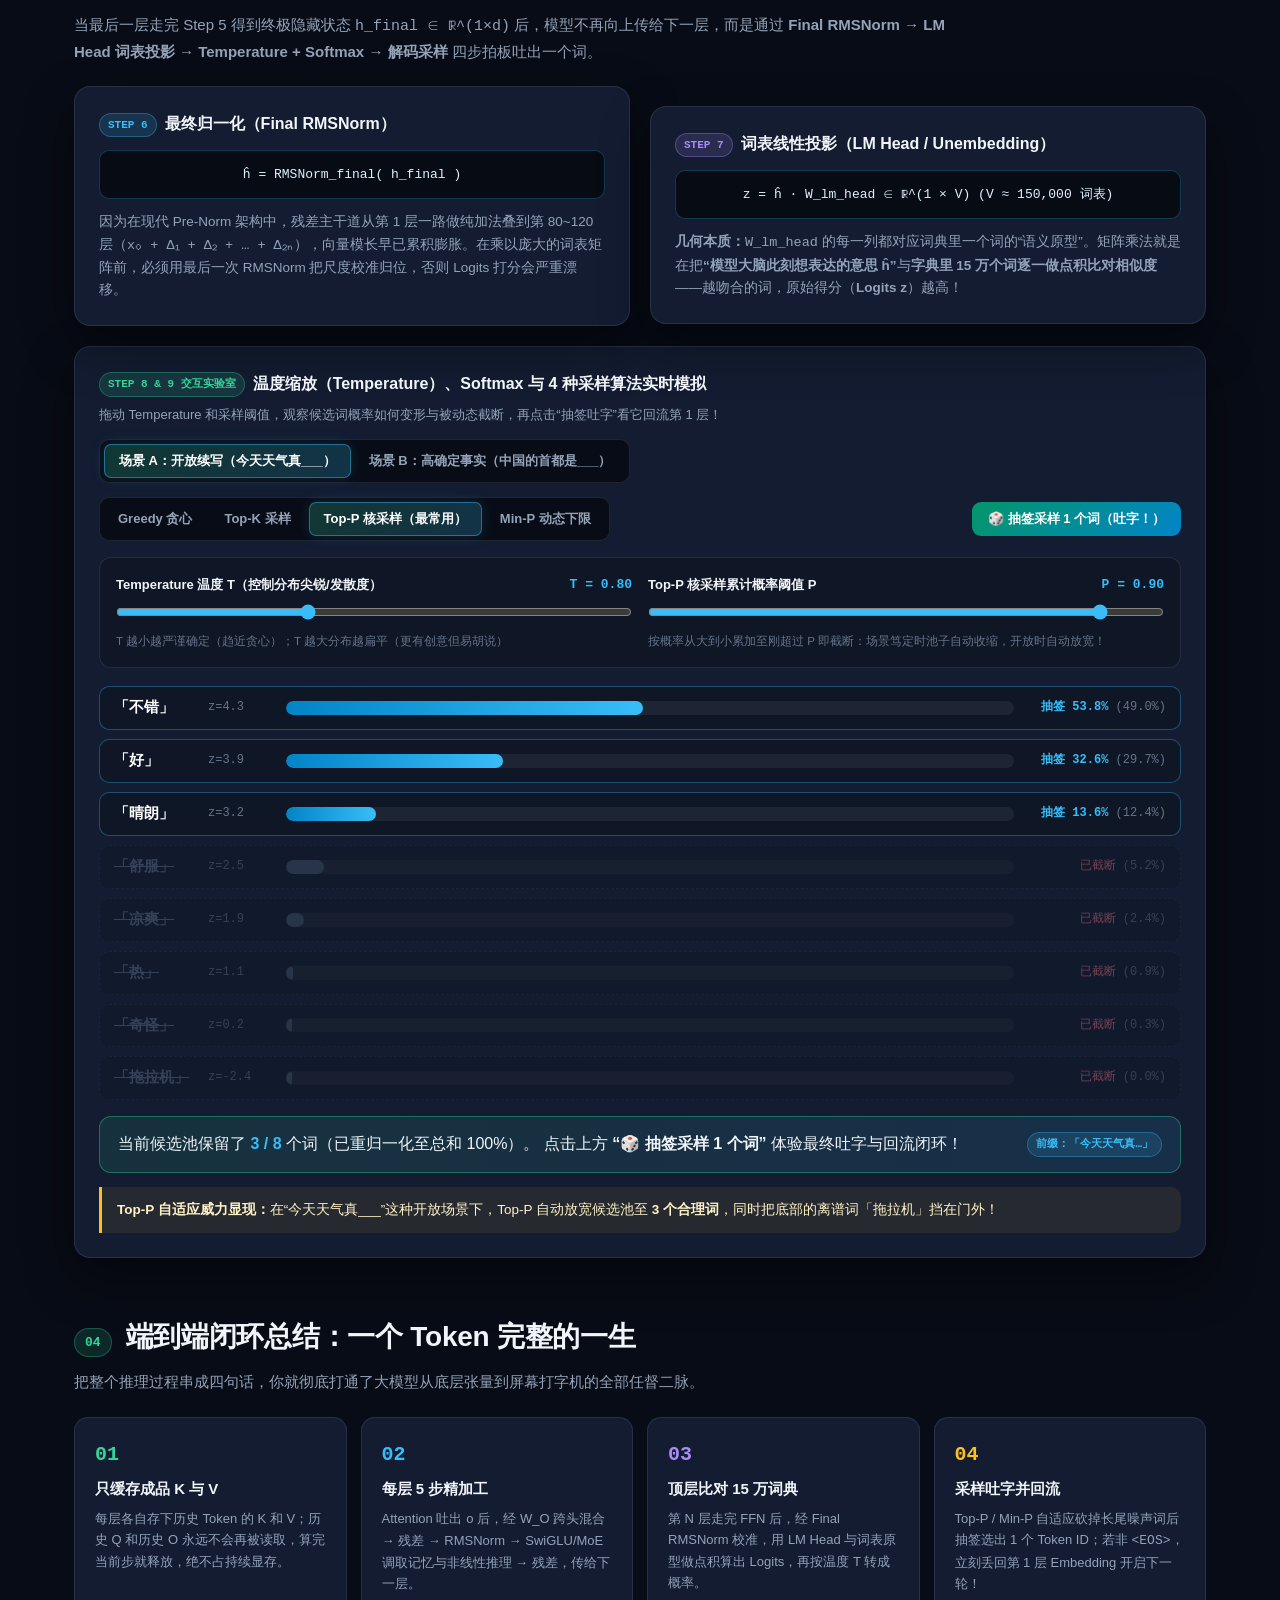
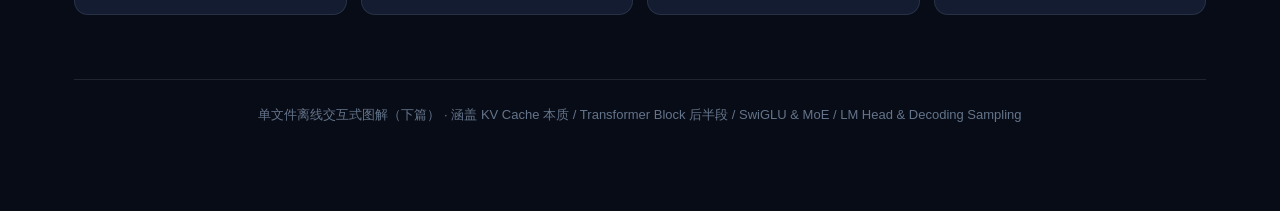
==== commit 65cd77e1: "docs(knowledge): update 深入图解 LLM 推理（下）：KV Cache 本质、层内后半程与解码采样" ====
--- a/articles/kv_cache.html
+++ b/articles/kv_cache.html
@@ -458,7 +458,7 @@
   <meta name="ai-tags" content="KV Cache, LLM, MoE, RMSNorm, 大模型, SwiGLU" />
   <meta name="description" content="彻底厘清 KV Cache 显存里真正存了什么、为什么历史 O 不重算也不缓存，再逐层解剖从 Attention 输出 o 经过 W_O、RMSNorm、SwiGLU/MoE、LM Head 到 Top-P / Min-P 采样的完整生命史。" />
   <meta name="ai-created" content="2026-11-26T06:50:03Z" />
-  <meta name="ai-updated" content="2026-11-26T06:50:07Z" />
+  <meta name="ai-updated" content="2026-11-26T06:55:57Z" />
 </head>
 <body>
 
@@ -733,4 +733,763 @@
           </div>
         </div>
         <div class="btn-group" id="scenarioToggle">
-          <button class="btn ac+          <button class="btn active" data-sc="open">场景 A：开放续写（今天天气真___）</button>
+          <button class="btn" data-sc="fact">场景 B：高确定事实（中国的首都是___）</button>
+        </div>
+      </div>
+
+      <!-- Sampling Algorithm Tabs -->
+      <div style="margin-top:14px;display:flex;justify-content:space-between;align-items:center;flex-wrap:wrap;gap:12px;">
+        <div class="btn-group" id="samplerTabs">
+          <button class="btn" data-sp="greedy">Greedy 贪心</button>
+          <button class="btn" data-sp="topk">Top-K 采样</button>
+          <button class="btn active" data-sp="topp">Top-P 核采样（最常用）</button>
+          <button class="btn" data-sp="minp">Min-P 动态下限</button>
+        </div>
+        <button class="btn-action" id="btnSampleDraw">🎲 抽签采样 1 个词（吐字！）</button>
+      </div>
+
+      <!-- Sliders -->
+      <div class="controls-bar">
+        <div class="slider-row">
+          <label>
+            <span>Temperature 温度 T（控制分布尖锐/发散度）</span>
+            <span class="val" id="tempReadout">T = 0.80</span>
+          </label>
+          <input type="range" id="tempSlider" min="0.10" max="2.00" step="0.05" value="0.80" />
+          <div style="font-size:11.5px;color:var(--text-dim);margin-top:4px;">
+            T 越小越严谨确定（趋近贪心）；T 越大分布越扁平（更有创意但易胡说）
+          </div>
+        </div>
+
+        <div class="slider-row" id="paramSliderBox">
+          <label>
+            <span id="paramLabel">Top-P 累计概率截断阈值</span>
+            <span class="val" id="paramReadout">P = 0.90</span>
+          </label>
+          <input type="range" id="paramSlider" min="0.10" max="1.00" step="0.05" value="0.90" />
+          <div style="font-size:11.5px;color:var(--text-dim);margin-top:4px;" id="paramHint"></div>
+        </div>
+      </div>
+
+      <!-- Live Probability Bars -->
+      <div class="prob-chart" id="probChart"></div>
+
+      <!-- Sampled Output & Loopback Banner -->
+      <div class="sample-output-box" id="sampleOutputBox"></div>
+
+      <div class="callout-amber" id="samplerInsight"></div>
+    </div>
+  </section>
+
+  <!-- ========================================================
+       SECTION 04: END-TO-END AUTOREGRESSIVE LOOP SUMMARY
+       ======================================================== -->
+  <section id="sec-loop">
+    <div class="section-head">
+      <span class="section-num">04</span>
+      <h2>端到端闭环总结：一个 Token 完整的一生</h2>
+    </div>
+    <p class="section-desc">
+      把整个推理过程串成四句话，你就彻底打通了大模型从底层张量到屏幕打字机的全部任督二脉。
+    </p>
+
+    <div class="grid-4">
+      <div class="summary-card">
+        <div class="num" style="color:var(--emerald);">01</div>
+        <h4>只缓存成品 K 与 V</h4>
+        <p>每层各自存下历史 Token 的 K 和 V；历史 Q 和历史 O 永远不会再被读取，算完当前步就释放，绝不占持续显存。</p>
+      </div>
+      <div class="summary-card">
+        <div class="num" style="color:var(--cyan);">02</div>
+        <h4>每层 5 步精加工</h4>
+        <p>Attention 吐出 <code>o</code> 后，经 W_O 跨头混合 → 残差 → RMSNorm → SwiGLU/MoE 调取记忆与非线性推理 → 残差，传给下一层。</p>
+      </div>
+      <div class="summary-card">
+        <div class="num" style="color:var(--violet);">03</div>
+        <h4>顶层比对 15 万词典</h4>
+        <p>第 N 层走完 FFN 后，经 Final RMSNorm 校准，用 LM Head 与词表原型做点积算出 Logits，再按温度 T 转成概率。</p>
+      </div>
+      <div class="summary-card">
+        <div class="num" style="color:var(--amber);">04</div>
+        <h4>采样吐字并回流</h4>
+        <p>Top-P / Min-P 自适应砍掉长尾噪声词后抽签选出 1 个 Token ID；若非 <code>&lt;EOS&gt;</code>，立刻丢回第 1 层 Embedding 开启下一轮！</p>
+      </div>
+    </div>
+  </section>
+
+  <footer>
+    单文件离线交互式图解（下篇） · 涵盖 KV Cache 本质 / Transformer Block 后半段 / SwiGLU &amp; MoE / LM Head &amp; Decoding Sampling
+  </footer>
+</div>
+
+<script>
+/* =========================================================
+   LAB 1A: KV CACHE MATRIX X-RAY SVG
+   ========================================================= */
+function renderKvMatrix(mode) {
+  const svg = document.getElementById('kvMatrixSvg');
+  const note = document.getElementById('kvMatrixNote');
+
+  if (mode === 'cache') {
+    svg.innerHTML = `
+      <!-- q_t (1 x d) -->
+      <text x="80" y="34" fill="#fbbf24" font-size="13" font-weight="700" text-anchor="middle">当前 q_t (1 × d)</text>
+      <rect x="26" y="48" width="108" height="32" rx="6" fill="rgba(251,191,36,0.22)" stroke="#fbbf24" stroke-width="2"/>
+      <text x="80" y="69" fill="#fef3c7" font-size="12" font-family="monospace" font-weight="700" text-anchor="middle">q_4 (仅新词)</text>
+
+      <!-- Ghost discarded q_1..q_3 -->
+      <rect x="26" y="92" width="108" height="84" rx="6" fill="rgba(15,23,42,0.45)" stroke="rgba(100,116,139,0.35)" stroke-dasharray="4 4"/>
+      <text x="80" y="128" fill="#64748b" font-size="11.5" text-anchor="middle">历史 q₁, q₂, q₃</text>
+      <text x="80" y="148" fill="#fb7185" font-size="11" font-weight="700" text-anchor="middle">无需算，无需存！</text>
+
+      <!-- Multiply sign -->
+      <text x="158" y="70" fill="#94a3b8" font-size="22" font-weight="700" text-anchor="middle">×</text>
+
+      <!-- K^T cache (d x t) -->
+      <text x="275" y="34" fill="#34d399" font-size="13" font-weight="700" text-anchor="middle">K_cacheᵀ (d × t)</text>
+      <rect x="184" y="48" width="136" height="128" rx="7" fill="rgba(52,211,153,0.16)" stroke="#34d399" stroke-width="1.8"/>
+      <text x="252" y="106" fill="#d1fae5" font-size="12" font-family="monospace" font-weight="700" text-anchor="middle">k₁ᵀ  k₂ᵀ  k₃ᵀ</text>
+      <text x="252" y="126" fill="#34d399" font-size="11" text-anchor="middle">直接读缓存 ✓</text>
+
+      <rect x="324" y="48" width="44" height="128" rx="7" fill="rgba(56,189,248,0.22)" stroke="#38bdf8" stroke-width="1.8"/>
+      <text x="346" y="108" fill="#e0f2fe" font-size="12" font-family="monospace" font-weight="700" text-anchor="middle">k₄ᵀ</text>
+      <text x="346" y="126" fill="#7dd3fc" font-size="10" text-anchor="middle">追加</text>
+
+      <!-- Arrow -> Softmax -->
+      <text x="404" y="70" fill="#94a3b8" font-size="18" font-weight="700" text-anchor="middle">→</text>
+      <text x="486" y="34" fill="#38bdf8" font-size="12.5" font-weight="700" text-anchor="middle">注意力权重 (1 × t)</text>
+      <rect x="430" y="48" width="112" height="32" rx="6" fill="rgba(56,189,248,0.2)" stroke="#38bdf8" stroke-width="1.8"/>
+      <text x="486" y="69" fill="#e0f2fe" font-size="11.5" font-family="monospace" font-weight="700" text-anchor="middle">[a₄₁ a₄₂ a₄₃ a₄₄]</text>
+      <text x="486" y="104" fill="#64748b" font-size="11" text-anchor="middle">只需算 1 行权重</text>
+      <text x="486" y="120" fill="#34d399" font-size="11" text-anchor="middle">无需算 t×t 大方阵!</text>
+
+      <!-- Multiply sign -->
+      <text x="568" y="70" fill="#94a3b8" font-size="22" font-weight="700" text-anchor="middle">×</text>
+
+      <!-- V cache (t x d) -->
+      <text x="654" y="34" fill="#34d399" font-size="13" font-weight="700" text-anchor="middle">V_cache (t × d)</text>
+      <rect x="594" y="48" width="120" height="92" rx="7" fill="rgba(52,211,153,0.16)" stroke="#34d399" stroke-width="1.8"/>
+      <text x="654" y="88" fill="#d1fae5" font-size="12" font-family="monospace" font-weight="700" text-anchor="middle">v₁ / v₂ / v₃</text>
+      <text x="654" y="108" fill="#34d399" font-size="11" text-anchor="middle">直接读缓存 ✓</text>
+
+      <rect x="594" y="144" width="120" height="32" rx="7" fill="rgba(56,189,248,0.22)" stroke="#38bdf8" stroke-width="1.8"/>
+      <text x="654" y="164" fill="#e0f2fe" font-size="12" font-family="monospace" font-weight="700" text-anchor="middle">v₄ (新追加)</text>
+
+      <!-- Equals -->
+      <text x="742" y="70" fill="#94a3b8" font-size="22" font-weight="700" text-anchor="middle">=</text>
+
+      <!-- Final o_t (1 x d) -->
+      <text x="832" y="34" fill="#a78bfa" font-size="13" font-weight="700" text-anchor="middle">输出 o_t (1 × d)</text>
+      <rect x="772" y="48" width="120" height="34" rx="7" fill="rgba(167,139,250,0.25)" stroke="#a78bfa" stroke-width="2.2"/>
+      <text x="832" y="70" fill="#fff" font-size="12.5" font-family="monospace" font-weight="800" text-anchor="middle">o_4 (精准直出)</text>
+
+      <rect x="772" y="94" width="120" height="82" rx="6" fill="rgba(15,23,42,0.45)" stroke="rgba(100,116,139,0.35)" stroke-dasharray="4 4"/>
+      <text x="832" y="128" fill="#64748b" font-size="11.5" text-anchor="middle">历史 o₁, o₂, o₃</text>
+      <text x="832" y="148" fill="#fb7185" font-size="11" font-weight="700" text-anchor="middle">既不算，也不存！</text>
+
+      <!-- Bottom summary bar -->
+      <rect x="26" y="198" width="866" height="38" rx="9" fill="rgba(52,211,153,0.1)" stroke="rgba(52,211,153,0.35)"/>
+      <text x="459" y="222" fill="#d1fae5" font-size="12.5" font-weight="700" text-anchor="middle">
+        算力降维打击：只做 [1×d] × [d×t] × [t×d] → [1×d] 向量矩阵乘，复杂度从 O(t²d) 暴降至 O(td)！
+      </text>
+    `;
+    note.className = 'callout-emerald';
+    note.innerHTML = `<strong>一眼看懂为何只有 KV：</strong>公式 <code>o₄ = softmax(q₄ · K₁:₄ᵀ / √d) · V₁:₄</code> 中，<strong>根本找不到历史 q₁~q₃ 和历史 o₁~o₃ 的身影</strong>！我们只需把每层现算出的 k₄、v₄ 追加到绿色的 KV Cache 末尾，q₄ 和 o₄ 跑完当前这一步就立刻销毁。`;
+  } else {
+    svg.innerHTML = `
+      <!-- Full Q (t x d) -->
+      <text x="80" y="34" fill="#fb7185" font-size="13" font-weight="700" text-anchor="middle">全量 Q (t × d)</text>
+      <rect x="26" y="48" width="108" height="92" rx="6" fill="rgba(251,113,133,0.14)" stroke="rgba(251,113,133,0.5)"/>
+      <text x="80" y="88" fill="#fda4af" font-size="11.5" font-family="monospace" text-anchor="middle">q₁ / q₂ / q₃</text>
+      <text x="80" y="108" fill="#fb7185" font-size="10.5" font-weight="700" text-anchor="middle">白白重算 ✗</text>
+      <rect x="26" y="144" width="108" height="32" rx="6" fill="rgba(251,191,36,0.22)" stroke="#fbbf24" stroke-width="1.8"/>
+      <text x="80" y="164" fill="#fef3c7" font-size="12" font-family="monospace" font-weight="700" text-anchor="middle">q₄</text>
+
+      <text x="158" y="114" fill="#94a3b8" font-size="22" font-weight="700" text-anchor="middle">×</text>
+
+      <!-- Full K^T -->
+      <text x="270" y="34" fill="#fb7185" font-size="13" font-weight="700" text-anchor="middle">全量重算 Kᵀ (d × t)</text>
+      <rect x="184" y="48" width="172" height="128" rx="7" fill="rgba(251,113,133,0.14)" stroke="rgba(251,113,133,0.5)"/>
+      <text x="270" y="106" fill="#fda4af" font-size="12" font-family="monospace" text-anchor="middle">k₁ᵀ  k₂ᵀ  k₃ᵀ  k₄ᵀ</text>
+      <text x="270" y="128" fill="#fb7185" font-size="11" font-weight="700" text-anchor="middle">每步从头重算 ✗</text>
+
+      <text x="386" y="114" fill="#94a3b8" font-size="18" font-weight="700" text-anchor="middle">→</text>
+
+      <!-- Full t x t Attention Matrix -->
+      <text x="472" y="34" fill="#fb7185" font-size="12.5" font-weight="700" text-anchor="middle">庞大矩阵 A (t × t)</text>
+      <rect x="412" y="48" width="120" height="92" rx="6" fill="rgba(251,113,133,0.14)" stroke="rgba(251,113,133,0.5)"/>
+      <text x="472" y="90" fill="#fda4af" font-size="11" text-anchor="middle">前 t-1 行权重</text>
+      <text x="472" y="108" fill="#fb7185" font-size="10.5" font-weight="700" text-anchor="middle">全是无用功 ✗</text>
+      <rect x="412" y="144" width="120" height="32" rx="6" fill="rgba(56,189,248,0.2)" stroke="#38bdf8" stroke-width="1.8"/>
+      <text x="472" y="164" fill="#e0f2fe" font-size="11" font-family="monospace" text-anchor="middle">第 4 行 (唯一有用)</text>
+
+      <text x="558" y="114" fill="#94a3b8" font-size="22" font-weight="700" text-anchor="middle">×</text>
+
+      <!-- Full V -->
+      <text x="646" y="34" fill="#fb7185" font-size="13" font-weight="700" text-anchor="middle">全量重算 V (t × d)</text>
+      <rect x="586" y="48" width="120" height="128" rx="7" fill="rgba(251,113,133,0.14)" stroke="rgba(251,113,133,0.5)"/>
+      <text x="646" y="106" fill="#fda4af" font-size="12" font-family="monospace" text-anchor="middle">v₁ / v₂ / v₃ / v₄</text>
+      <text x="646" y="128" fill="#fb7185" font-size="11" font-weight="700" text-anchor="middle">每步从头重算 ✗</text>
+
+      <text x="734" y="114" fill="#94a3b8" font-size="22" font-weight="700" text-anchor="middle">=</text>
+
+      <!-- Full O where top t-1 rows are thrown away -->
+      <text x="826" y="34" fill="#fb7185" font-size="13" font-weight="700" text-anchor="middle">全量输出 O (t × d)</text>
+      <rect x="764" y="48" width="126" height="92" rx="6" fill="rgba(251,113,133,0.2)" stroke="#fb7185" stroke-width="1.8" stroke-dasharray="4 3"/>
+      <text x="827" y="88" fill="#ffe4e6" font-size="11.5" font-family="monospace" text-anchor="middle">o₁ / o₂ / o₃</text>
+      <text x="827" y="108" fill="#fb7185" font-size="11" font-weight="800" text-anchor="middle">算完直接扔掉！</text>
+      <rect x="764" y="144" width="126" height="32" rx="6" fill="rgba(167,139,250,0.28)" stroke="#a78bfa" stroke-width="2"/>
+      <text x="827" y="164" fill="#fff" font-size="12" font-family="monospace" font-weight="800" text-anchor="middle">o₄ (只要这一行)</text>
+
+      <rect x="26" y="198" width="864" height="38" rx="9" fill="rgba(251,113,133,0.12)" stroke="rgba(251,113,133,0.4)"/>
+      <text x="458" y="222" fill="#ffe4e6" font-size="12.5" font-weight="700" text-anchor="middle">
+        巨大浪费：辛辛苦苦重算了前面 t-1 行 o₁~o₃，最后为了预测第 5 个词却只取最后一行 o₄，前 t-1 行全部作废！
+      </text>
+    `;
+    note.className = 'callout-amber';
+    note.innerHTML = `<strong>这就是容易产生误解的地方：</strong>在“无缓存傻算”时，我们算出了完整的 <code>[o₁, o₂, o₃, o₄]</code>，并发现 <code>o₁~o₃</code> 跟上一步一模一样——但这<strong>并不是</strong>因为我们要缓存 <code>o₁~o₃</code> 去复用，而是因为<strong>我们根本就不该算它们，也不需要留着它们</strong>！`;
+  }
+}
+
+document.querySelectorAll('#kvMatrixMode .btn').forEach(btn => {
+  btn.addEventListener('click', () => {
+    document.querySelectorAll('#kvMatrixMode .btn').forEach(b => b.classList.remove('active'));
+    btn.classList.add('active');
+    renderKvMatrix(btn.dataset.mode);
+  });
+});
+renderKvMatrix('cache');
+
+/* =========================================================
+   LAB 1B: 3-LAYER DECODE STEPPER
+   ========================================================= */
+const LAYER_TOKENS = ['我', '爱', '机器', '学习'];
+const NEXT_PREDS = ['爱', '机器', '学习', '！'];
+let curLayerStep = 4; // Start at step 4 so the user sees past cached KVs + active column immediately
+
+function renderLayerGrid() {
+  const grid = document.getElementById('layerGrid');
+  let html = `<div class="lg-head" style="background:transparent;border:none;">层 \\ 时间步</div>`;
+  LAYER_TOKENS.forEach((tok, idx) => {
+    const stepNum = idx + 1;
+    const isCur = stepNum === curLayerStep;
+    html += `<div class="lg-head ${isCur ? 'active-col' : ''}">Step ${stepNum}:「${tok}」${isCur ? ' 🔥' : ''}</div>`;
+  });
+
+  // Top Output Row: LM Head Prediction
+  html += `<div class="lg-row-label" style="color:var(--violet);border-color:rgba(167,139,250,0.35);">LM Head<br/>吐出下词</div>`;
+  LAYER_TOKENS.forEach((_, idx) => {
+    const stepNum = idx + 1;
+    if (stepNum < curLayerStep) {
+      html += `<div class="lg-cell" style="opacity:0.65;">
+        <span style="color:var(--emerald);font-weight:700;">已输出「${NEXT_PREDS[idx]}」</span>
+        <span class="ghost-badge">o_${stepNum} 已销毁</span>
+      </div>`;
+    } else if (stepNum === curLayerStep) {
+      html += `<div class="lg-cell cur-cell" style="border-color:var(--violet);background:rgba(167,139,250,0.2);">
+        <span style="color:#fff;font-weight:800;">猜出「${NEXT_PREDS[idx]}」</span>
+        <span style="font-size:10.5px;color:#ddd6fe;">仅用 o_${stepNum}^(3)</span>
+      </div>`;
+    } else {
+      html += `<div class="lg-cell future-cell">尚未到达</div>`;
+    }
+  });
+
+  // 3 Transformer Layers (drawn Layer 3 down to Layer 1 so upward flow feels intuitive!)
+  [3, 2, 1].forEach(layerNum => {
+    html += `<div class="lg-row-label">Layer ${layerNum}<br/><span style="font-size:10px;opacity:.75;">独立缓存</span></div>`;
+    LAYER_TOKENS.forEach((_, idx) => {
+      const stepNum = idx + 1;
+      if (stepNum < curLayerStep) {
+        html += `<div class="lg-cell past-cell">
+          <span class="kv-badge">存 K_${stepNum}^(${layerNum}), V_${stepNum}^(${layerNum})</span>
+          <span class="ghost-badge">q_${stepNum}, o_${stepNum} 已扔</span>
+        </div>`;
+      } else if (stepNum === curLayerStep) {
+        html += `<div class="lg-cell cur-cell">
+          <span class="active-beam">← 读左 K,V | 算 o_${stepNum}^(${layerNum}) ↑</span>
+          <span class="kv-badge" style="background:rgba(56,189,248,0.22);color:#e0f2fe;border-color:var(--cyan);">+存入 K_${stepNum}, V_${stepNum}</span>
+        </div>`;
+      } else {
+        html += `<div class="lg-cell future-cell">等待生成</div>`;
+      }
+    });
+  });
+
+  grid.innerHTML = html;
+  document.getElementById('btnStepLayer').disabled = curLayerStep >= LAYER_TOKENS.length;
+}
+
+document.getElementById('btnStepLayer').addEventListener('click', () => {
+  if (curLayerStep < LAYER_TOKENS.length) { curLayerStep++; renderLayerGrid(); }
+});
+document.getElementById('btnResetLayer').addEventListener('click', () => {
+  curLayerStep = 1; renderLayerGrid();
+});
+renderLayerGrid();
+
+/* =========================================================
+   SECTION 2: 5 STEPS AFTER GENERATING o
+   ========================================================= */
+const AFTER_O_STEPS = {
+  wo: {
+    badge: '<span class="tag tag-cyan">Step 1 · 跨头混合与坐标对齐</span>',
+    title: '输出线性投影（Concat + W_O 矩阵乘）',
+    formula: 'AttnOut = Concat(head₁, head₂, …, head_H) · W_O   ∈ ℝ^(1 × d_model)',
+    why: '<strong>为什么一定要乘 W_O？</strong>刚才计算多头注意力时，第 1 个头（找主语）、第 2 个头（看语法）、第 3 个头（看标点）都在各自孤立的子空间里算，直接拼在一起（Concat）彼此并未交流。乘以 <code>W_O</code> 既能让所有头的信息充分混合，又把维度精准对齐回残差流主干道的统一坐标系。',
+    metaphor: '<strong>形象类比：</strong>32 位专项顾问各自写完一份报告（32 个 Head），<code>W_O</code> 就是项目总监，把 32 份报告融合成一份统一格式的会议纪要。'
+  },
+  res1: {
+    badge: '<span class="tag tag-emerald">Step 2 · 信息保留与梯度直通</span>',
+    title: '第一次残差相加（First Residual Add）',
+    formula: "h' = x_in + AttnOut",
+    why: '<strong>原理：</strong>不把当前 Token 原来的表示 <code>x_in</code> 推倒重来，而是把刚刚开会听来的上下文增量 <code>AttnOut</code> 累加到原表示上。同时，反向传播时恒等项 1 保证了梯度无衰减回传至浅层。',
+    metaphor: '<strong>形象类比：</strong>把刚写好的会议纪要，直接“批注”到这个词原来的个人档案上，而不是撕掉原档案重写。'
+  },
+  norm2: {
+    badge: '<span class="tag tag-amber">Step 3 · 数值稳定生命线</span>',
+    title: '第二次前置归一化（RMSNorm）',
+    formula: "u = RMSNorm(h') = [ h' / √( (1/d) ∑(h'_j)² + ε ) ] ⊙ γ",
+    why: '<strong>原理：</strong>做完残差相加后，向量的数值方差与模长会持续增大。在进入非线性剧烈的 FFN 前，用 RMSNorm 迅速把向量模长缩放回标准尺度。现代 LLM 舍弃了传统 LayerNorm 的“减均值”步骤，只保留均方根缩放，效果无损且 GPU 算子更快。注意：主干道上的 <code>h\'</code> 本身不受干扰，只把归一化副本 <code>u</code> 送进 FFN。',
+    metaphor: '<strong>形象类比：</strong>进入高压精密车间（FFN）前先过一道稳压器，保证电压平稳不烧电路。'
+  },
+  ffn: {
+    badge: '<span class="tag tag-violet">Step 4 · 非线性推理与知识记忆库</span>',
+    title: '前馈神经网络（SwiGLU 稠密 FFN / MoE 混合专家）',
+    formula: 'SwiGLU: ( SiLU(u·W_gate) ⊙ (u·W_up) ) · W_down   ｜   MoE: ∑_{i∈TopK} g_i · FFN_i(u)',
+    why: '<strong>原理：</strong>Attention 只是跨词的线性加权平均，缺乏复杂逻辑合成能力。FFN 先把向量<strong>升维 2.67~4 倍</strong>，把重叠在一起的语义特征摊开，通过门控开关（SiLU）做非线性筛选并调取编码在权重里的世界事实知识，再降维压缩回 <code>d_model</code>。万亿大模型则把单个 FFN 拆成几十上百个专家（MoE），每次只唤醒 Top-K 个。',
+    metaphor: '<strong>形象类比：</strong>开完圆桌会（Attention），每个词回到自己工位翻阅长期知识库、独立思考推理（见下方交互实验 3！）。'
+  },
+  res2: {
+    badge: '<span class="tag tag-emerald">Step 5 · 本层收官与流向分岔</span>',
+    title: '第二次残差相加 → 交棒给下一层（或离开堆叠区）',
+    formula: "x_out = h' + FFNOut",
+    why: '<strong>关键分岔口：</strong><br/>• 如果当前是<strong>中间层（Layer 1 ~ N-1）</strong>：<code>x_out</code> 直接作为下一层的输入 <code>x_in</code>，马上进入下一层的 RMSNorm → 生成新的 Q, K, V → Attention！<br/>• 如果当前是<strong>最后一层（Layer N）</strong>：<code>x_out</code> 即为整座大厦产出的终极隐藏向量 <code>h_final</code>，立刻送往下文的 <strong>Step 6~9 解码吐字流水线</strong>！',
+    metaphor: '<strong>形象类比：</strong>独立思考完把最终结论再次写回个人档案——若还没到顶楼就乘电梯去下一层；若已到顶楼就直接推门去发言台吐字！'
+  }
+};
+
+function renderAfterOStep(key) {
+  const d = AFTER_O_STEPS[key];
+  document.getElementById('afterODetail').innerHTML = `
+    <div style="margin-bottom:8px;">${d.badge}</div>
+    <h3 style="font-size:18px;margin-bottom:8px;">${d.title}</h3>
+    <div class="formula-box">${d.formula}</div>
+    <p style="font-size:14px;color:var(--text-muted);margin-bottom:10px;">${d.why}</p>
+    <div class="callout-emerald" style="margin-top:8px;">${d.metaphor}</div>
+  `;
+}
+
+document.querySelectorAll('#afterOStepper .step-pill').forEach(p => {
+  p.addEventListener('click', () => {
+    document.querySelectorAll('#afterOStepper .step-pill').forEach(x => x.classList.remove('active'));
+    p.classList.add('active');
+    renderAfterOStep(p.dataset.step);
+  });
+});
+renderAfterOStep('wo');
+
+/* =========================================================
+   LAB 2: SWIGLU GATE VS MOE ROUTER
+   ========================================================= */
+const FFN_DATA = {
+  paris: {
+    label: '“法国的首都是___”',
+    neurons: [
+      { name: '欧洲地理', gate: 0.96, up: '激活' },
+      { name: '首都映射', gate: 0.92, up: '激活' },
+      { name: 'Python语法', gate: 0.04, up: '静默' },
+      { name: '唐诗平仄', gate: 0.02, up: '静默' },
+      { name: '微积分规则', gate: 0.03, up: '静默' },
+      { name: '法语实体', gate: 0.81, up: '激活' }
+    ],
+    swigluOut: '通过 <code>W_down</code> 从参数知识库提取并注入强特征：<strong>「巴黎 (Paris)」</strong>',
+    moeWeights: [0.02, 0.56, 0.03, 0.04, 0.31, 0.01, 0.02, 0.01], // Top2: E2 百科地理, E5 实体翻译
+    moeSummary: 'Router 仅唤醒 <strong>专家 #2 (世界百科)</strong> 与 <strong>专家 #5 (实体知识)</strong>，其余 6 个专家休眠（省去 75% 计算量）！'
+  },
+  code: {
+    label: '“def quick_sort(arr):”',
+    neurons: [
+      { name: '欧洲地理', gate: 0.02, up: '静默' },
+      { name: '首都映射', gate: 0.01, up: '静默' },
+      { name: 'Python语法', gate: 0.98, up: '激活' },
+      { name: '唐诗平仄', gate: 0.01, up: '静默' },
+      { name: '分治算法', gate: 0.91, up: '激活' },
+      { name: '缩进结构', gate: 0.86, up: '激活' }
+    ],
+    swigluOut: '通过 <code>W_down</code> 合成代码续写特征：<strong>「基准边界条件 + 递归分区」</strong>',
+    moeWeights: [0.61, 0.01, 0.02, 0.29, 0.02, 0.03, 0.01, 0.01], // Top2: E1 代码工程, E4 逻辑算法
+    moeSummary: 'Router 精准路由至 <strong>专家 #1 (代码工程)</strong> 与 <strong>专家 #4 (逻辑算法)</strong>，文学与百科专家全部跳过！'
+  },
+  poem: {
+    label: '“床前明月光，疑是___”',
+    neurons: [
+      { name: '欧洲地理', gate: 0.03, up: '静默' },
+      { name: '古典诗词', gate: 0.97, up: '激活' },
+      { name: 'Python语法', gate: 0.01, up: '静默' },
+      { name: '五言押韵', gate: 0.94, up: '激活' },
+      { name: '微积分规则', gate: 0.01, up: '静默' },
+      { name: '李白语料', gate: 0.89, up: '激活' }
+    ],
+    swigluOut: '通过 <code>W_down</code> 调取古诗记忆特征：<strong>「地上霜」</strong>',
+    moeWeights: [0.01, 0.04, 0.64, 0.02, 0.02, 0.01, 0.24, 0.02], // Top2: E3 中文文学, E7 风格修辞
+    moeSummary: 'Router 精准唤醒 <strong>专家 #3 (中文古文)</strong> 与 <strong>专家 #7 (风格修辞)</strong>，高效完成古诗补全！'
+  },
+  math: {
+    label: '“求 ∫ x²·eˣ dx =”',
+    neurons: [
+      { name: '欧洲地理', gate: 0.01, up: '静默' },
+      { name: '分部积分', gate: 0.95, up: '激活' },
+      { name: 'Python语法', gate: 0.08, up: '微弱' },
+      { name: '唐诗平仄', gate: 0.01, up: '静默' },
+      { name: '指数求导', gate: 0.93, up: '激活' },
+      { name: '符号化简', gate: 0.85, up: '激活' }
+    ],
+    swigluOut: '通过 <code>W_down</code> 触发符号推导特征：<strong>「(x² - 2x + 2)eˣ + C」</strong>',
+    moeWeights: [0.04, 0.01, 0.01, 0.34, 0.01, 0.57, 0.01, 0.01], // Top2: E6 数学符号, E4 逻辑算法
+    moeSummary: 'Router 仅唤醒 <strong>专家 #6 (高阶数学)</strong> 与 <strong>专家 #4 (逻辑算法)</strong>，单 Token 仅消耗 25% 参数算力！'
+  }
+};
+
+const MOE_EXPERTS = [
+  '专家 #1 · 代码工程', '专家 #2 · 世界百科', '专家 #3 · 中文古文', '专家 #4 · 逻辑算法',
+  '专家 #5 · 实体翻译', '专家 #6 · 高阶数学', '专家 #7 · 风格修辞', '专家 #8 · 通用对话'
+];
+
+let ffnArch = 'swiglu';
+let ffnCtx = 'paris';
+
+function renderFfnLab() {
+  const data = FFN_DATA[ffnCtx];
+  const body = document.getElementById('ffnLabBody');
+
+  if (ffnArch === 'swiglu') {
+    body.innerHTML = `
+      <div class="card-sub">
+        <div class="flex-between">
+          <div style="font-size:13.5px;font-weight:700;">
+            SwiGLU 门控阀门状态：<code>SiLU(u·W_gate) ⊙ (u·W_up)</code>（升维空间神经元动态开关）
+          </div>
+          <span class="tag tag-violet">100% 参数激活（稠密）</span>
+        </div>
+        <div class="gate-neuron-grid">
+          ${data.neurons.map(n => {
+            const isOpen = n.gate >= 0.5;
+            const pct = Math.round(n.gate * 100);
+            return `
+              <div class="neuron-card ${isOpen ? 'open' : ''}">
+                <div style="font-size:12px;font-weight:700;color:${isOpen ? '#ede9fe' : '#64748b'};">${n.name}</div>
+                <div class="neuron-bar-wrap">
+                  <div class="neuron-bar-fill" style="height:${pct}%;background:${isOpen ? 'linear-gradient(0deg,#7c3aed,#c084fc)' : '#334155'};"></div>
+                </div>
+                <div style="font-family:var(--font-mono);font-size:11.5px;font-weight:700;color:${isOpen ? 'var(--violet)' : '#64748b'};">
+                  阀门 ${n.gate.toFixed(2)}
+                </div>
+                <div style="font-size:10.5px;color:${isOpen ? 'var(--emerald)' : '#475569'};">${isOpen ? '放行知识 ✓' : '关闭屏蔽'}</div>
+              </div>
+            `;
+          }).join('')}
+        </div>
+        <div class="callout-emerald">${data.swigluOut}</div>
+      </div>
+    `;
+  } else {
+    // Pick Top-2 indices
+    const sorted = data.moeWeights.map((w, i) => ({ w, i })).sort((a, b) => b.w - a.w);
+    const topSet = new Set([sorted[0].i, sorted[1].i]);
+    const topSum = sorted[0].w + sorted[1].w;
+
+    body.innerHTML = `
+      <div class="card-sub">
+        <div class="flex-between">
+          <div style="font-size:13.5px;font-weight:700;">
+            MoE 稀疏路由器（8 选 2 Top-K 激活）：每个专家本身都是一个独立 SwiGLU FFN
+          </div>
+          <span class="tag tag-emerald">仅激活 2 / 8 专家（省 75% 计算）</span>
+        </div>
+        <div class="moe-grid">
+          ${MOE_EXPERTS.map((name, idx) => {
+            const fired = topSet.has(idx);
+            const rawW = data.moeWeights[idx];
+            const normW = fired ? Math.round((rawW / topSum) * 100) : 0;
+            return `
+              <div class="expert-card ${fired ? 'fired' : 'sleeping'}">
+                <div style="font-size:12.5px;font-weight:700;color:${fired ? '#fff' : '#94a3b8'};">${name}</div>
+                <div style="font-family:var(--font-mono);font-size:11px;margin:6px 0;color:${fired ? 'var(--emerald)' : '#64748b'};">
+                  路由分: ${(rawW * 100).toFixed(0)}%
+                </div>
+                <div style="font-size:11.5px;font-weight:700;color:${fired ? '#fef3c7' : '#475569'};">
+                  ${fired ? `⚡ 唤醒（加权 ${normW}%）` : '💤 休眠（0 FLOPs）'}
+                </div>
+              </div>
+            `;
+          }).join('')}
+        </div>
+        <div class="callout-emerald">${data.moeSummary}</div>
+      </div>
+    `;
+  }
+}
+
+document.querySelectorAll('#ffnArchToggle .btn').forEach(btn => {
+  btn.addEventListener('click', () => {
+    document.querySelectorAll('#ffnArchToggle .btn').forEach(b => b.classList.remove('active'));
+    btn.classList.add('active');
+    ffnArch = btn.dataset.arch;
+    renderFfnLab();
+  });
+});
+
+document.querySelectorAll('#contextPicker .btn').forEach(btn => {
+  btn.addEventListener('click', () => {
+    document.querySelectorAll('#contextPicker .btn').forEach(b => b.classList.remove('active'));
+    btn.classList.add('active');
+    ffnCtx = btn.dataset.ctx;
+    renderFfnLab();
+  });
+});
+renderFfnLab();
+
+/* =========================================================
+   LAB 4: LIVE TEMPERATURE + SAMPLING PLAYGROUND
+   ========================================================= */
+const SCENARIOS = {
+  open: {
+    prompt: '今天天气真',
+    tokens: [
+      { word: '不错', id: 4829, logit: 4.3 },
+      { word: '好',   id: 1092, logit: 3.9 },
+      { word: '晴朗', id: 8314, logit: 3.2 },
+      { word: '舒服', id: 6205, logit: 2.5 },
+      { word: '凉爽', id: 9173, logit: 1.9 },
+      { word: '热',   id: 2341, logit: 1.1 },
+      { word: '奇怪', id: 7740, logit: 0.2 },
+      { word: '拖拉机', id: 59120, logit: -2.4 }
+    ]
+  },
+  fact: {
+    prompt: '中国的首都是',
+    tokens: [
+      { word: '北京', id: 2104, logit: 8.6 },
+      { word: '北平', id: 19402, logit: 3.1 },
+      { word: '上海', id: 3308, logit: 1.4 },
+      { word: '南京', id: 5519, logit: 0.8 },
+      { word: '长安', id: 14203, logit: 0.3 },
+      { word: '东京', id: 6180, logit: -0.6 },
+      { word: '苹果', id: 12055, logit: -2.9 },
+      { word: '拖拉机', id: 59120, logit: -4.1 }
+    ]
+  }
+};
+
+let curScenario = 'open';
+let curSampler = 'topp';
+let curTemp = 0.80;
+let curParam = 0.90;
+let lastWinnerIdx = -1;
+
+const tempSlider = document.getElementById('tempSlider');
+const paramSlider = document.getElementById('paramSlider');
+
+function configureParamSlider() {
+  const box = document.getElementById('paramSliderBox');
+  const label = document.getElementById('paramLabel');
+  const hint = document.getElementById('paramHint');
+
+  if (curSampler === 'greedy') {
+    box.style.opacity = '0.45';
+    paramSlider.disabled = true;
+    label.textContent = 'Greedy 贪心解码（无额外阈值）';
+    document.getElementById('paramReadout').textContent = 'argmax';
+    hint.textContent = '永远只锁定第 1 名候选词，与 Temperature 大小无关。';
+  } else if (curSampler === 'topk') {
+    box.style.opacity = '1';
+    paramSlider.disabled = false;
+    paramSlider.min = 1; paramSlider.max = 8; paramSlider.step = 1;
+    curParam = Math.min(8, Math.max(1, Math.round(curParam >= 1 ? curParam : 4)));
+    paramSlider.value = curParam;
+    label.textContent = 'Top-K 固定保留词数 K';
+    document.getElementById('paramReadout').textContent = `K = ${curParam}`;
+    hint.textContent = '写死只保留前 K 名，其余长尾词直接清零。试试切到“场景 B”看固定 K 的缺陷！';
+  } else if (curSampler === 'topp') {
+    box.style.opacity = '1';
+    paramSlider.disabled = false;
+    paramSlider.min = 0.10; paramSlider.max = 1.00; paramSlider.step = 0.05;
+    curParam = (curParam > 1 || curParam < 0.1) ? 0.90 : curParam;
+    paramSlider.value = curParam;
+    label.textContent = 'Top-P 核采样累计概率阈值 P';
+    document.getElementById('paramReadout').textContent = `P = ${curParam.toFixed(2)}`;
+    hint.textContent = '按概率从大到小累加至刚超过 P 即截断：场景笃定时池子自动收缩，开放时自动放宽！';
+  } else if (curSampler === 'minp') {
+    box.style.opacity = '1';
+    paramSlider.disabled = false;
+    paramSlider.min = 0.02; paramSlider.max = 0.50; paramSlider.step = 0.02;
+    curParam = (curParam > 0.5 || curParam < 0.02) ? 0.10 : curParam;
+    paramSlider.value = curParam;
+    label.textContent = 'Min-P 相对最高概率的下限比例';
+    document.getElementById('paramReadout').textContent = `min_p = ${curParam.toFixed(2)}`;
+    hint.textContent = '仅保留概率 ≥ (min_p × 最高词概率) 的词：即使把温度 T 调很高也能精准砍掉胡言乱语！';
+  }
+}
+
+function computeSamplingDistribution() {
+  const tokens = SCENARIOS[curScenario].tokens;
+  // Numerically stable softmax(z / T)
+  const scaled = tokens.map(t => t.logit / curTemp);
+  const maxS = Math.max(...scaled);
+  const exps = scaled.map(s => Math.exp(s - maxS));
+  const sumExp = exps.reduce((a, b) => a + b, 0);
+  const baseProbs = exps.map(e => e / sumExp);
+
+  // Determine kept mask (tokens are already sorted by logit descending)
+  const kept = new Array(tokens.length).fill(false);
+  if (curSampler === 'greedy') {
+    kept[0] = true;
+  } else if (curSampler === 'topk') {
+    for (let i = 0; i < Math.min(tokens.length, curParam); i++) kept[i] = true;
+  } else if (curSampler === 'topp') {
+    let cum = 0;
+    for (let i = 0; i < tokens.length; i++) {
+      kept[i] = true;
+      cum += baseProbs[i];
+      if (cum >= curParam) break;
+    }
+  } else if (curSampler === 'minp') {
+    const threshold = curParam * baseProbs[0];
+    for (let i = 0; i < tokens.length; i++) {
+      if (baseProbs[i] >= threshold || i === 0) kept[i] = true;
+    }
+  }
+
+  const keptSum = baseProbs.reduce((acc, p, i) => acc + (kept[i] ? p : 0), 0);
+  const finalProbs = baseProbs.map((p, i) => kept[i] ? (p / keptSum) : 0);
+
+  return { tokens, baseProbs, kept, finalProbs };
+}
+
+function renderSamplingLab(clearWinner = false) {
+  if (clearWinner) lastWinnerIdx = -1;
+  const { tokens, baseProbs, kept, finalProbs } = computeSamplingDistribution();
+  const keptCount = kept.filter(Boolean).length;
+
+  document.getElementById('tempReadout').textContent = `T = ${curTemp.toFixed(2)}`;
+  if (curSampler === 'topk') document.getElementById('paramReadout').textContent = `K = ${curParam}`;
+  if (curSampler === 'topp') document.getElementById('paramReadout').textContent = `P = ${curParam.toFixed(2)}`;
+  if (curSampler === 'minp') document.getElementById('paramReadout').textContent = `min_p = ${curParam.toFixed(2)}`;
+
+  const chart = document.getElementById('probChart');
+  chart.innerHTML = tokens.map((t, i) => {
+    const isKept = kept[i];
+    const isWin = i === lastWinnerIdx;
+    const rawPct = (baseProbs[i] * 100).toFixed(1);
+    const finPct = (finalProbs[i] * 100).toFixed(1);
+    const barW = Math.max(0.8, baseProbs[i] * 100);
+    const fillBg = isWin
+      ? 'linear-gradient(90deg, #10b981, #34d399)'
+      : (isKept ? 'linear-gradient(90deg, #0284c7, #38bdf8)' : '#475569');
+
+    return `
+      <div class="prob-row ${isWin ? 'winner' : (isKept ? 'kept' : 'pruned')}">
+        <div class="prob-word" style="color:${isWin ? '#d1fae5' : (isKept ? '#fff' : '#64748b')};${isKept ? '' : 'text-decoration:line-through;'}">
+          「${t.word}」
+        </div>
+        <div class="prob-logit">z=${t.logit.toFixed(1)}</div>
+        <div class="prob-track">
+          <div class="prob-fill" style="width:${barW}%;background:${fillBg};"></div>
+        </div>
+        <div class="prob-stats">
+          ${isKept
+            ? `<span style="color:${isWin ? 'var(--emerald)' : 'var(--cyan)'};font-weight:700;">抽签 ${finPct}%</span> <span style="color:var(--text-dim);">(${rawPct}%)</span>`
+            : `<span style="color:var(--rose);">已截断</span> <span style="color:var(--text-dim);">(${rawPct}%)</span>`
+          }
+        </div>
+      </div>
+    `;
+  }).join('');
+
+  const outBox = document.getElementById('sampleOutputBox');
+  const promptStr = SCENARIOS[curScenario].prompt;
+  if (lastWinnerIdx === -1) {
+    outBox.innerHTML = `
+      <div>
+        当前候选池保留了 <strong style="color:var(--cyan);">${keptCount} / ${tokens.length}</strong> 个词（已重归一化至总和 100%）。
+        点击上方 <strong>“🎲 抽签采样 1 个词”</strong> 体验最终吐字与回流闭环！
+      </div>
+      <span class="tag tag-cyan">前缀：「${promptStr}…」</span>
+    `;
+  } else {
+    const win = tokens[lastWinnerIdx];
+    outBox.innerHTML = `
+      <div>
+        ✅ 采样拍板选中：<strong style="color:var(--emerald);font-size:16px;">「${win.word}」</strong>
+        <code style="margin-left:6px;color:#bae6fd;">Token ID = ${win.id}</code>
+        → 完整文本更新为：<strong>「${promptStr}${win.word}」</strong>
+      </div>
+      <span class="tag tag-emerald">非 &lt;EOS&gt; → 立刻回流第 1 层 Embedding！</span>
+    `;
+  }
+
+  // Contextual educational insight
+  const insight = document.getElementById('samplerInsight');
+  if (curSampler === 'topp') {
+    insight.innerHTML = curScenario === 'fact'
+      ? `<strong>Top-P 自适应威力显现：</strong>在“中国的首都是___”这种笃定场景下，第 1 名「北京」自己就占了极大概率，Top-P 自动把候选池收缩到 <strong>${keptCount} 个词</strong>，彻底杜绝乱编！`
+      : `<strong>Top-P 自适应威力显现：</strong>在“今天天气真___”这种开放场景下，Top-P 自动放宽候选池至 <strong>${keptCount} 个合理词</strong>，同时把底部的离谱词「拖拉机」挡在门外！`;
+  } else if (curSampler === 'minp') {
+    const cutoffPct = (curParam * baseProbs[0] * 100).toFixed(1);
+    insight.innerHTML = `<strong>Min-P 动态下限：</strong>当前最高词概率为 ${(baseProbs[0]*100).toFixed(1)}%，因此淘汰线自动设为 <code>${curParam.toFixed(2)} × ${(baseProbs[0]*100).toFixed(1)}% = ${cutoffPct}%</code>。你可以试着把 Temperature 拉高到 1.6，看看它如何依然稳稳挡住低概率噪声词！`;
+  } else if (curSampler === 'topk') {
+    insight.innerHTML = curScenario === 'fact' && curParam >= 4
+      ? `<strong>看到 Top-K 的固有缺陷了吗？</strong>即使模型对「北京」极度笃定，固定 <code>K=${curParam}</code> 仍然强行把「上海 / 南京」等错误词放进了候选池（尤其当温度 T 偏高时极易抽错）！`
+      : `<strong>Top-K 原理：</strong>无论当前句子是开放还是唯一答案，都机械保留前 ${curParam} 个词，缺少根据置信度自适应伸缩池子的能力。`;
+  } else {
+    insight.innerHTML = `<strong>Greedy 贪心解码：</strong>永远锁定第 1 名「${tokens[0].word}」，输出 100% 确定可复现（适合数学/代码验证），但在长文创作中容易显得刻板或陷入重复循环。`;
+  }
+}
+
+document.querySelectorAll('#scenarioToggle .btn').forEach(btn => {
+  btn.addEventListener('click', () => {
+    document.querySelectorAll('#scenarioToggle .btn').forEach(b => b.classList.remove('active'));
+    btn.classList.add('active');
+    curScenario = btn.dataset.sc;
+    renderSamplingLab(true);
+  });
+});
+
+document.querySelectorAll('#samplerTabs .btn').forEach(btn => {
+  btn.addEventListener('click', () => {
+    document.querySelectorAll('#samplerTabs .btn').forEach(b => b.classList.remove('active'));
+    btn.classList.add('active');
+    curSampler = btn.dataset.sp;
+    configureParamSlider();
+    renderSamplingLab(true);
+  });
+});
+
+tempSlider.addEventListener('input', e => {
+  curTemp = parseFloat(e.target.value);
+  renderSamplingLab(true);
+});
+
+paramSlider.addEventListener('input', e => {
+  curParam = curSampler === 'topk' ? parseInt(e.target.value, 10) : parseFloat(e.target.value);
+  renderSamplingLab(true);
+});
+
+document.getElementById('btnSampleDraw').addEventListener('click', () => {
+  const { finalProbs } = computeSamplingDistribution();
+  let r = Math.random(), acc = 0, chosen = 0;
+  for (let i = 0; i < finalProbs.length; i++) {
+    acc += finalProbs[i];
+    if (r <= acc) { chosen = i; break; }
+  }
+  lastWinnerIdx = chosen;
+  renderSamplingLab(false);
+});
+
+configureParamSlider();
+renderSamplingLab(true);
+</script>
+</body>
+</html>
